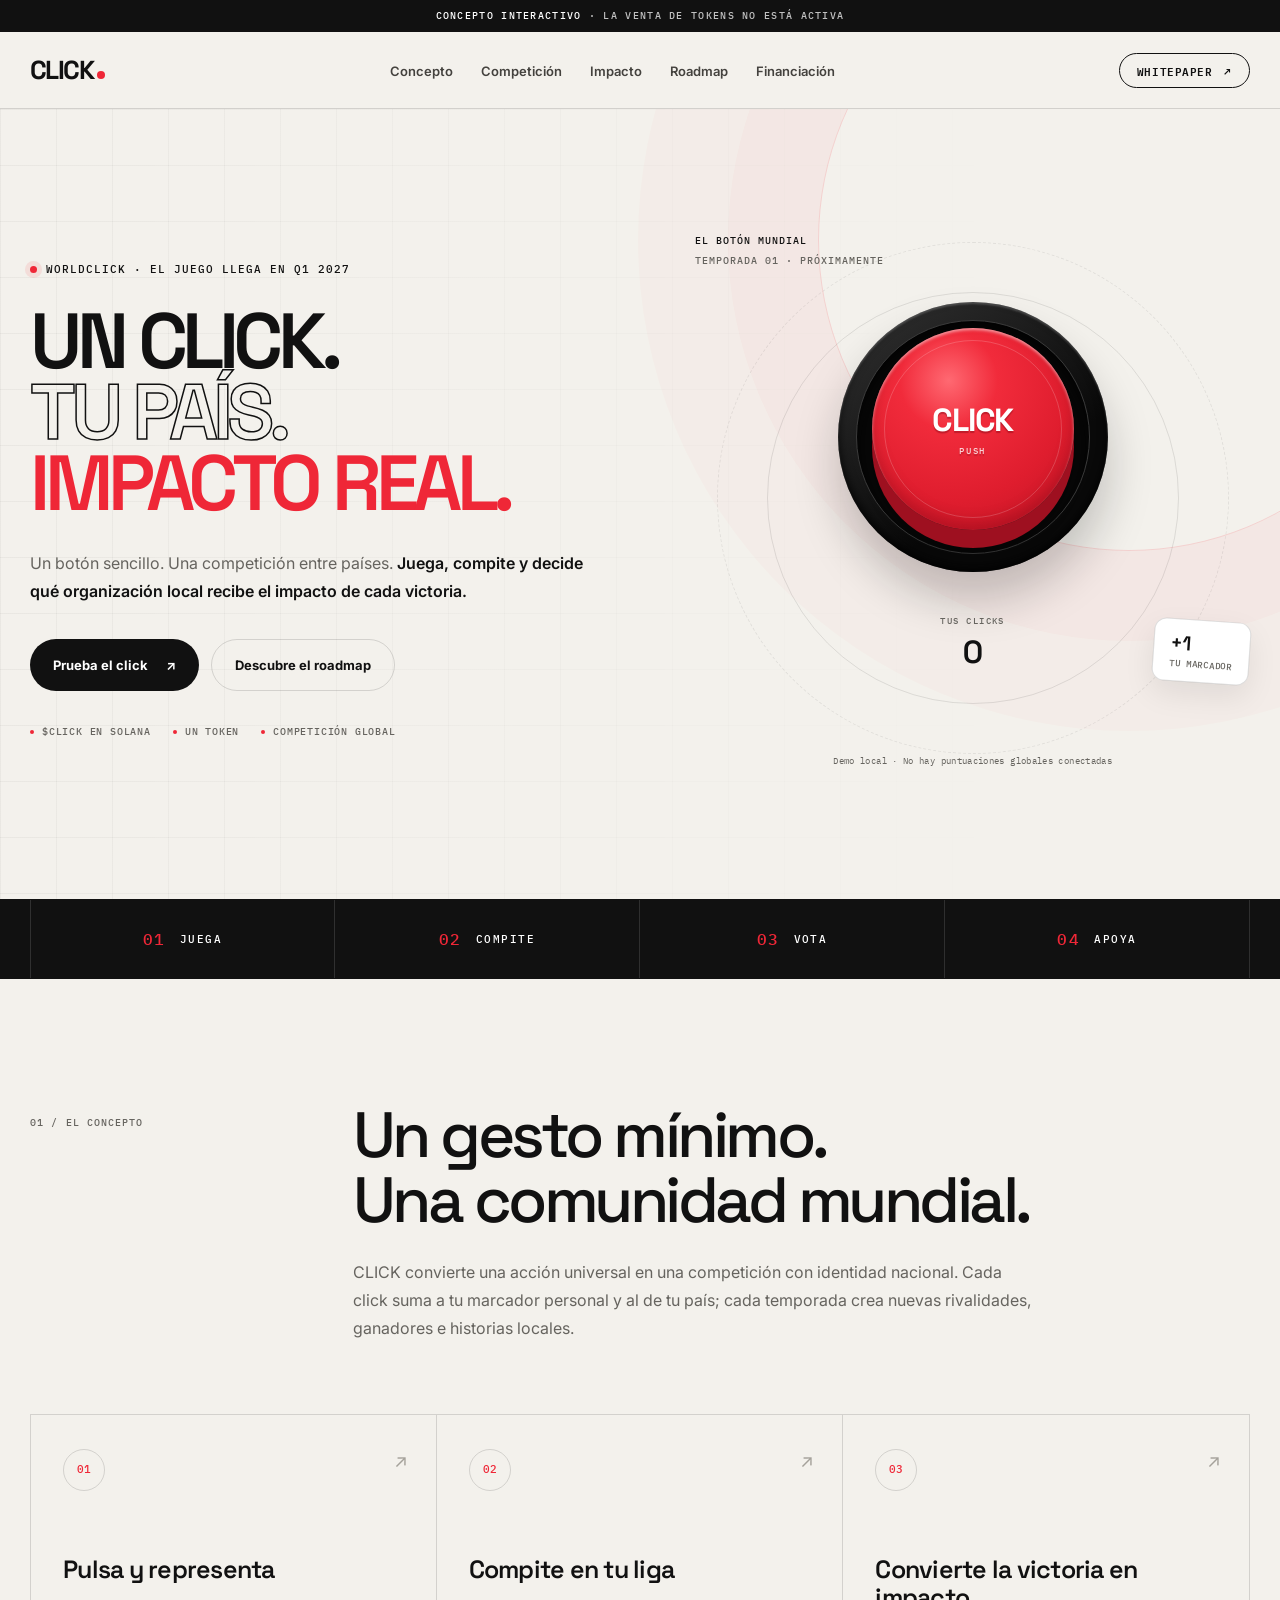
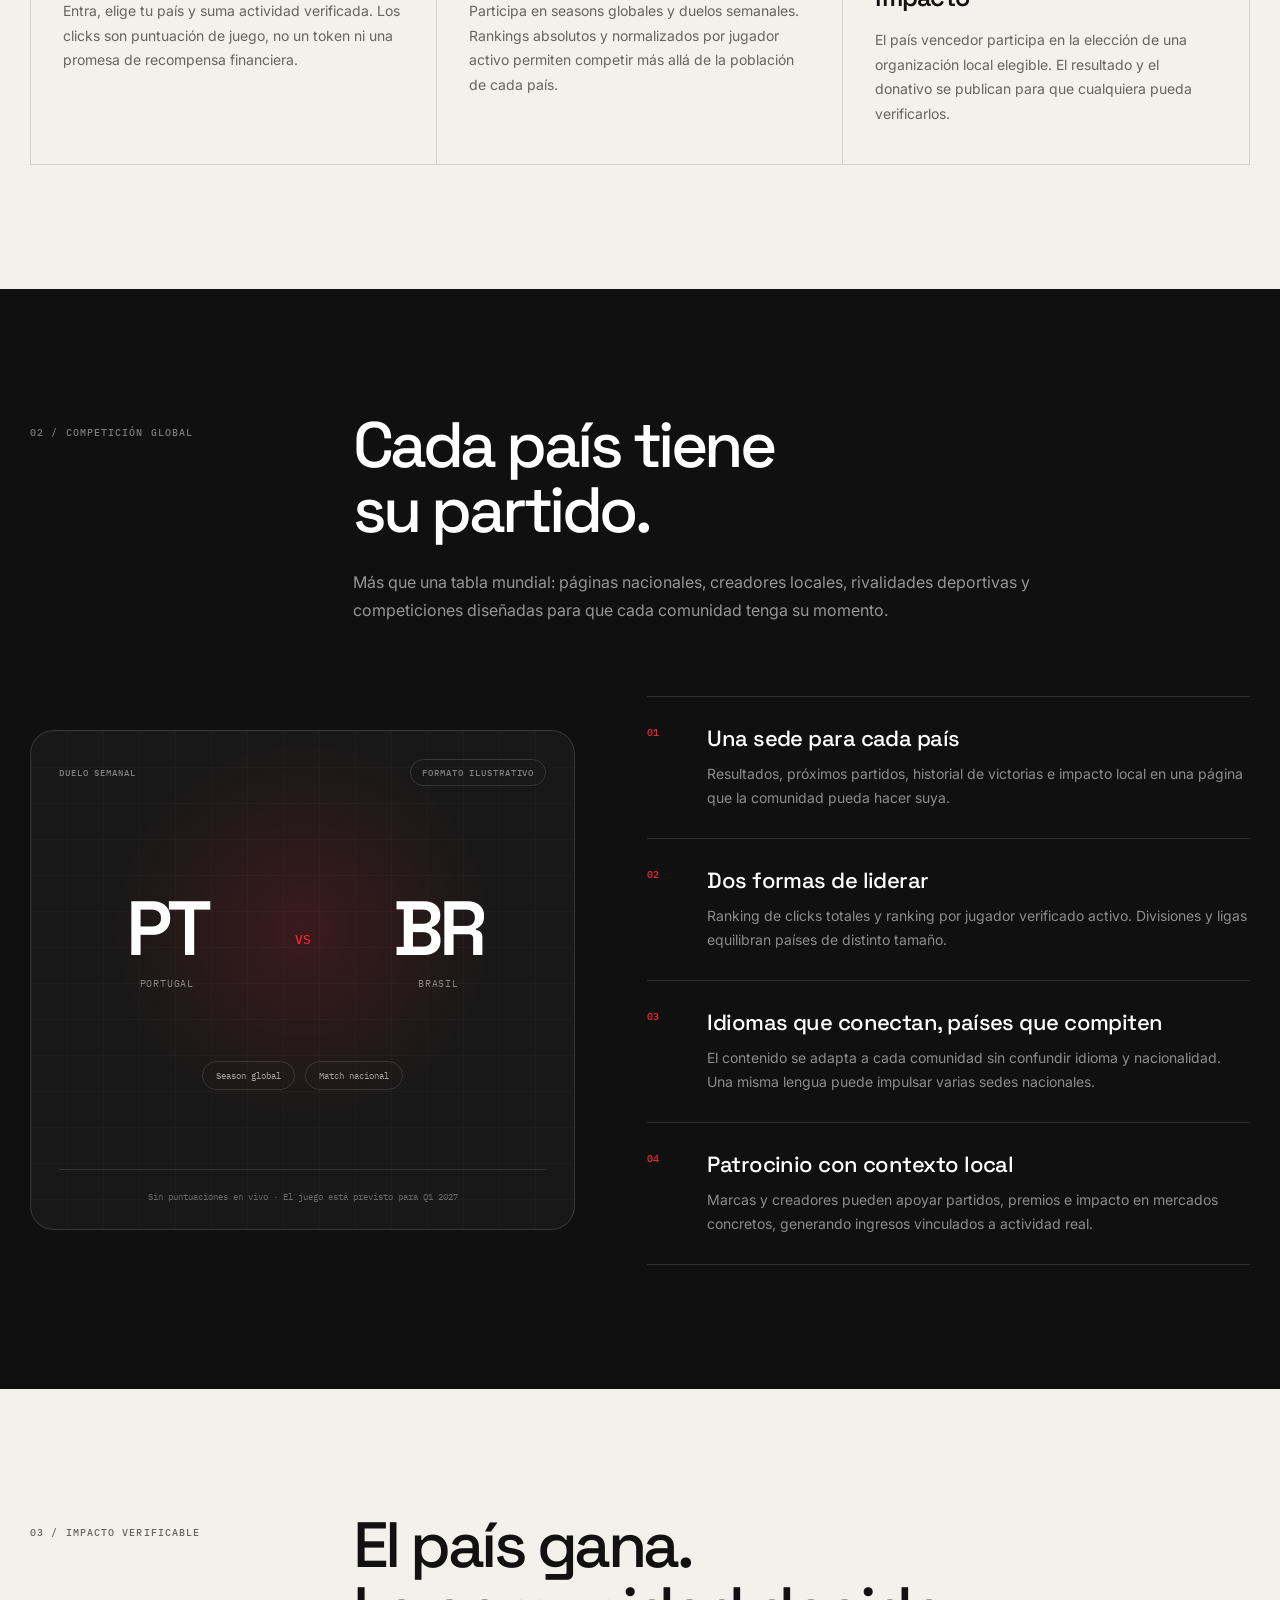
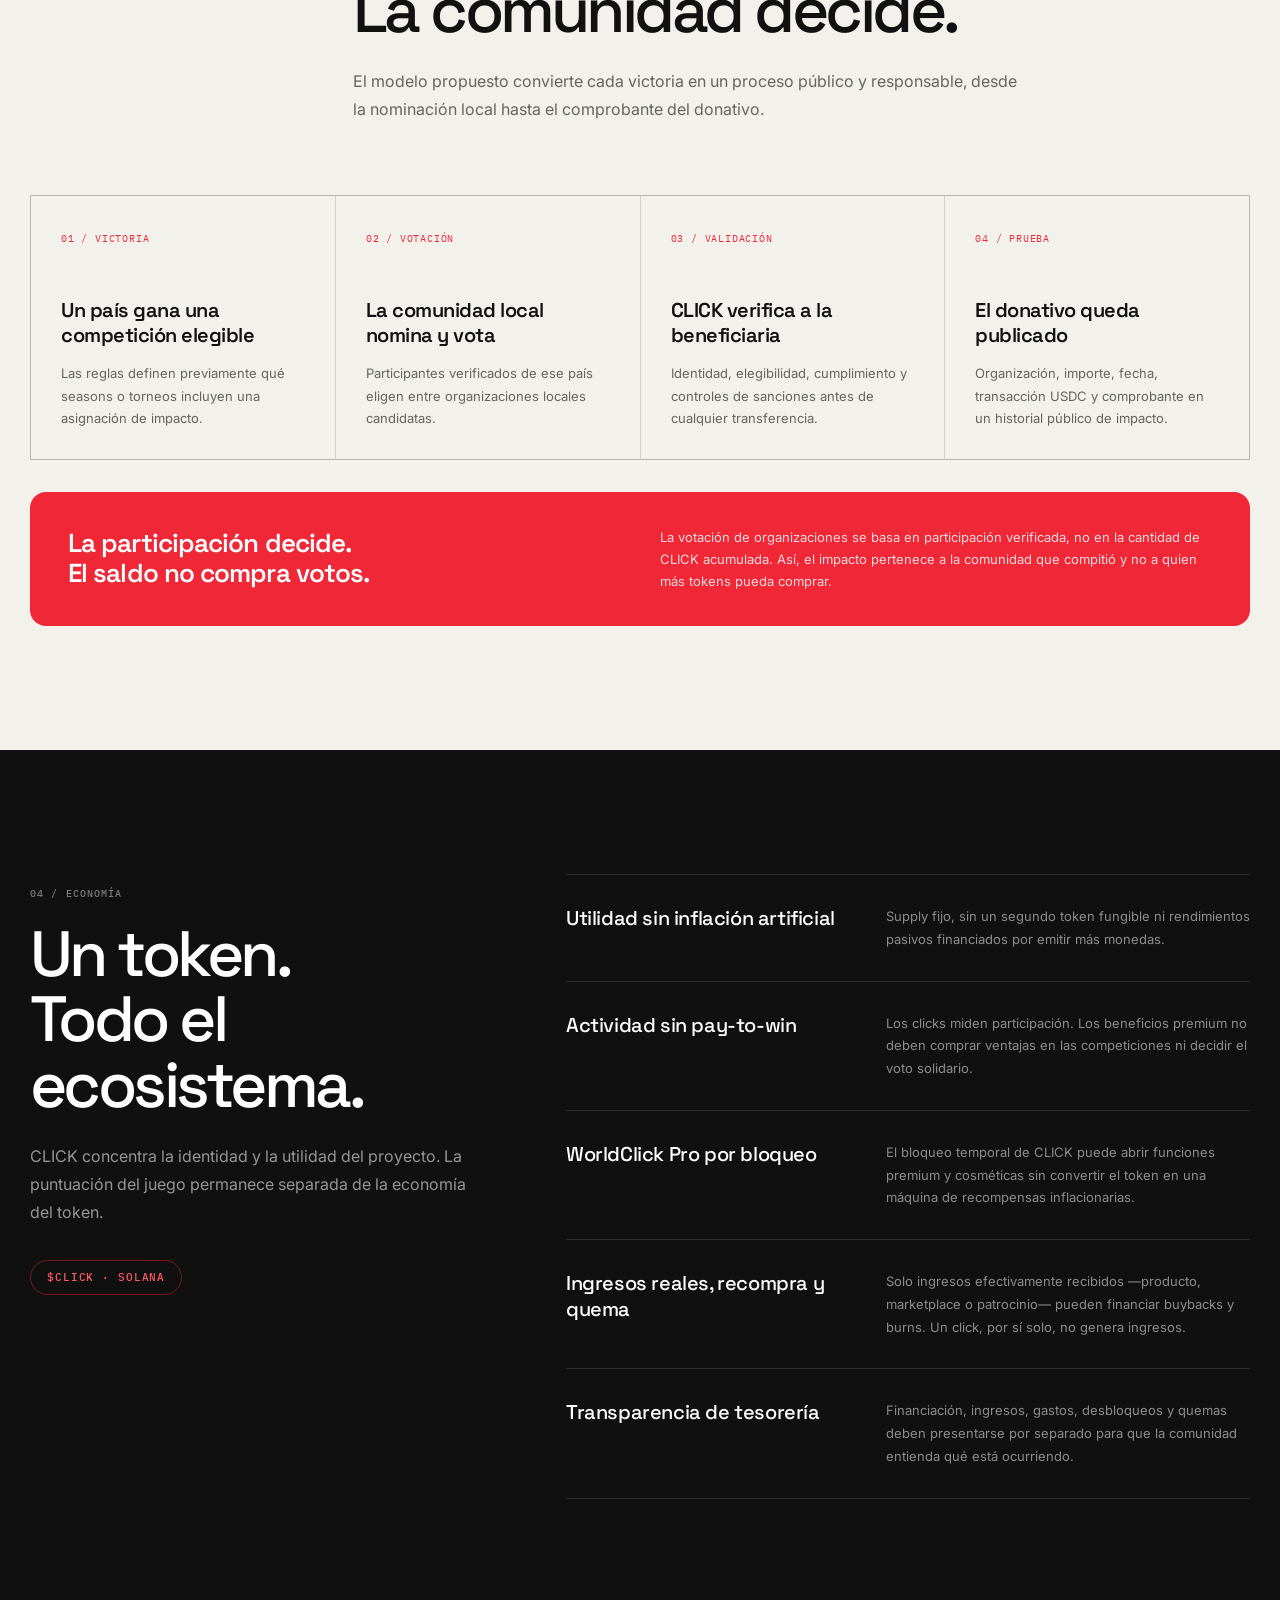
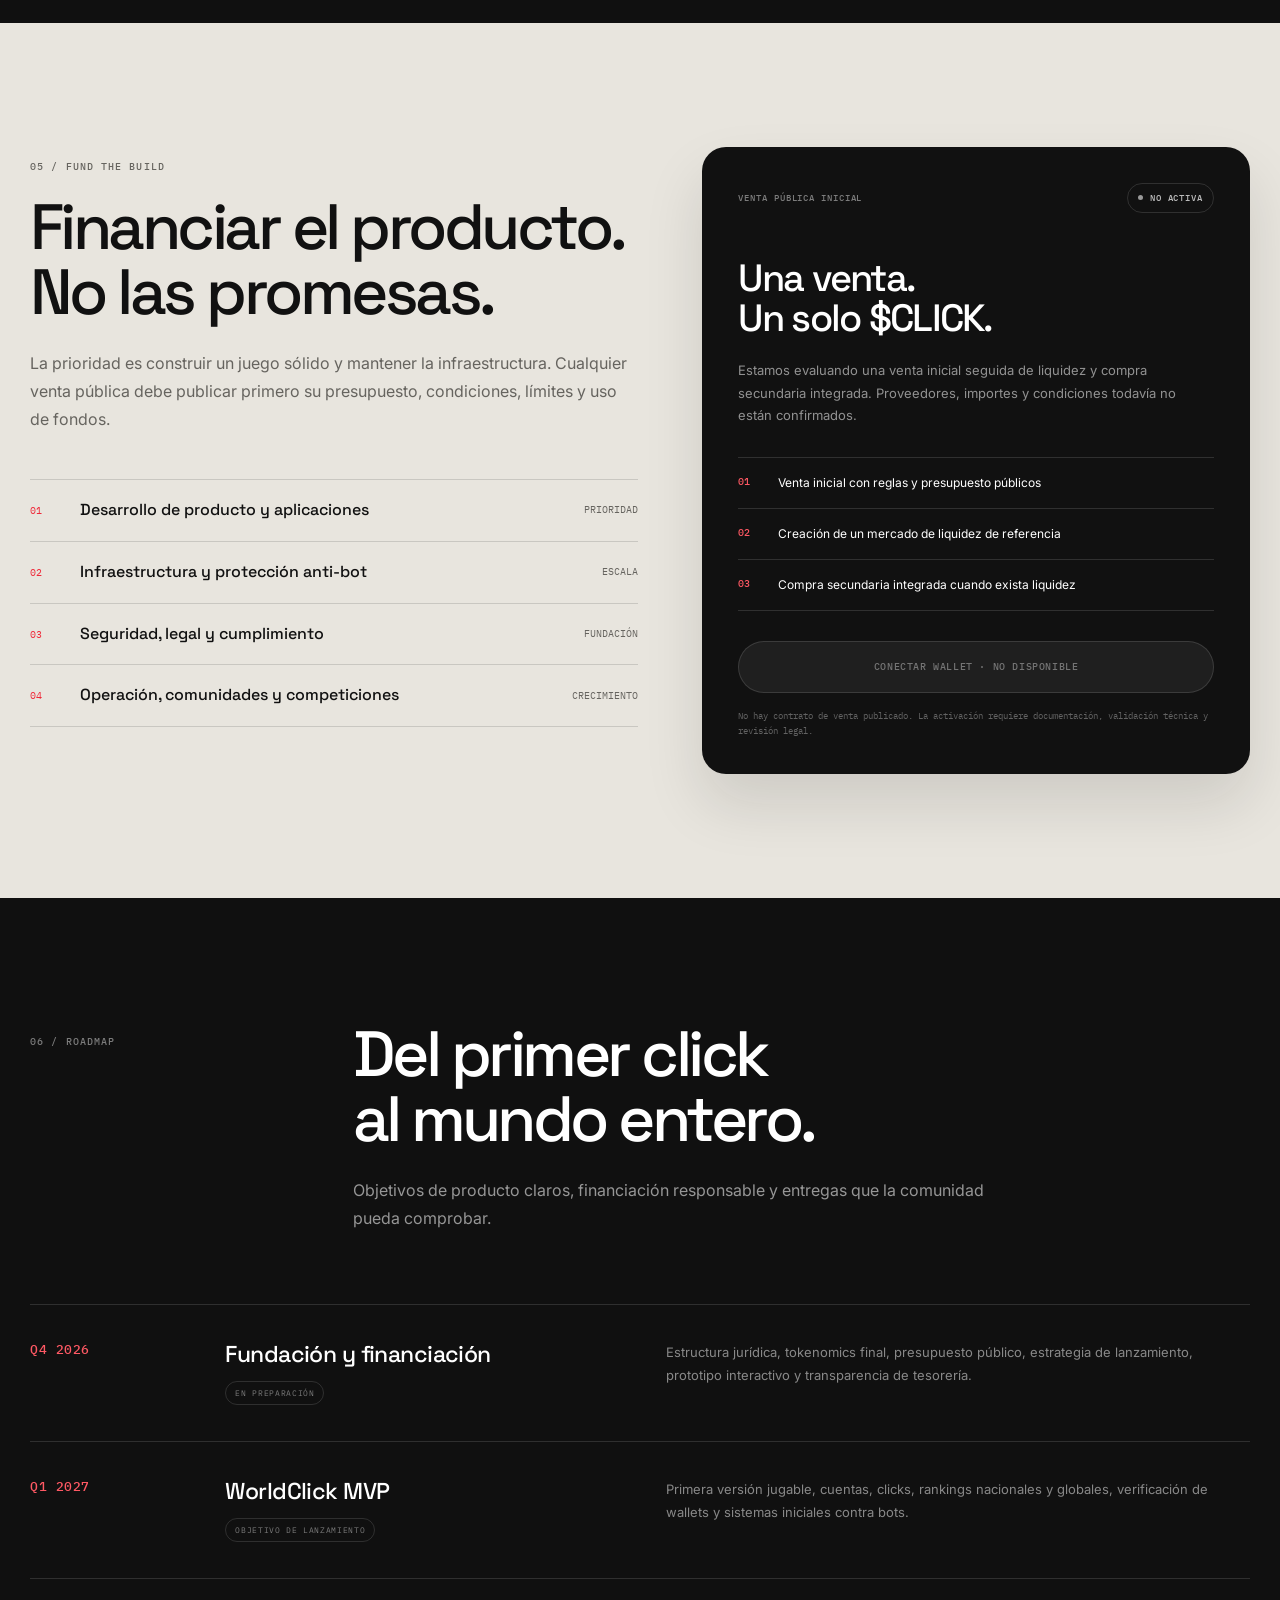
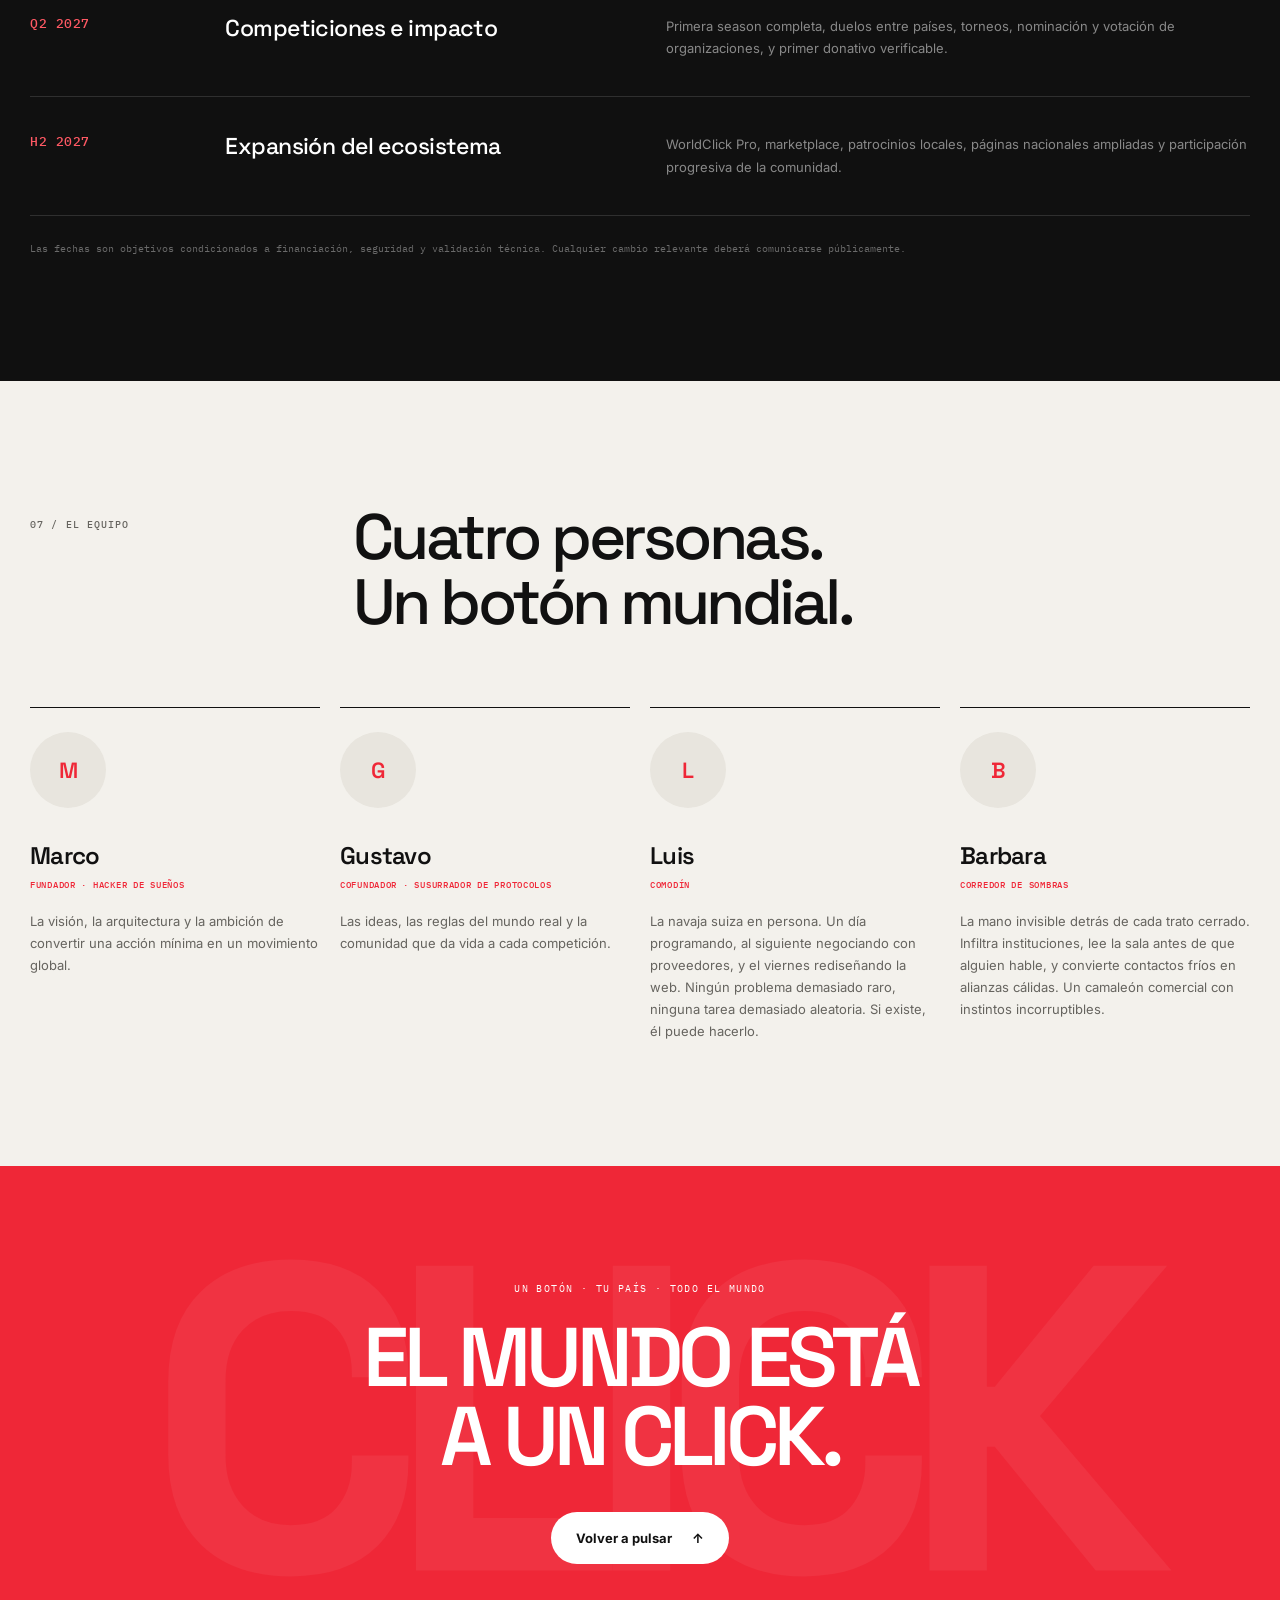
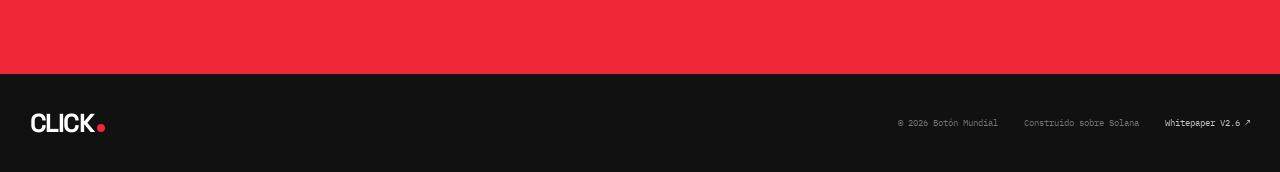
==== k3.html @ 6a202708 "Deploy V3 landing page as main page; archive previous versions as v2.html and k3.html - index.html: " ====
<!DOCTYPE html>
<html lang="es" dir="ltr">
<head>
  <meta charset="UTF-8">
  <meta name="viewport" content="width=device-width, initial-scale=1.0">
  <meta name="description" content="CLICK es una competición global entre países: juega, compite, vota y genera impacto real.">
  <meta name="theme-color" content="#f3f1ec">
  <title>CLICK — Un botón. Todo el mundo.</title>
  <link rel="preconnect" href="https://fonts.googleapis.com">
  <link rel="preconnect" href="https://fonts.gstatic.com" crossorigin>
  <link href="https://fonts.googleapis.com/css2?family=IBM+Plex+Mono:wght@400;500;600&family=Inter:wght@400;500;600;700&family=Space+Grotesk:wght@400;500;600;700&display=swap" rel="stylesheet">
  <style>
    :root {
      --paper: #f3f1ec;
      --paper-deep: #e8e5de;
      --ink: #111111;
      --muted: #66645f;
      --line: rgba(17, 17, 17, .14);
      --red: #ef2737;
      --red-dark: #9e1020;
      --red-light: #ff5964;
      --white: #ffffff;
      --dark: #101010;
      --dark-soft: #181818;
      --dark-line: rgba(255, 255, 255, .13);
      --mono: 'IBM Plex Mono', monospace;
      --display: 'Space Grotesk', sans-serif;
      --body: 'Inter', sans-serif;
    }

    * { box-sizing: border-box; margin: 0; padding: 0; }
    html { scroll-behavior: smooth; scroll-padding-top: 100px; }
    body { background: var(--paper); color: var(--ink); font-family: var(--body); overflow-x: hidden; }
    body.menu-open { overflow: hidden; }
    a { color: inherit; text-decoration: none; }
    button { color: inherit; font: inherit; }
    button, a { -webkit-tap-highlight-color: transparent; }
    img, canvas { display: block; max-width: 100%; }
    ::selection { background: var(--red); color: var(--white); }
    :focus-visible { outline: 3px solid var(--red); outline-offset: 5px; }
    .sr-only { position: absolute; width: 1px; height: 1px; padding: 0; margin: -1px; overflow: hidden; clip: rect(0, 0, 0, 0); white-space: nowrap; border: 0; }
    .skip-link { position: fixed; left: 16px; top: -80px; z-index: 200; background: var(--ink); color: var(--white); padding: 12px 18px; border-radius: 8px; }
    .skip-link:focus { top: 16px; }
    .container { width: min(1220px, calc(100% - 48px)); margin: 0 auto; }
    .mono { font-family: var(--mono); }
    .red { color: var(--red); }

    .preview-bar { background: var(--ink); color: rgba(255, 255, 255, .74); font: 500 10px/1.4 var(--mono); letter-spacing: .13em; text-align: center; padding: 9px 20px; text-transform: uppercase; }
    .preview-bar strong { color: var(--white); font-weight: 500; }
    .navbar { position: sticky; top: 0; z-index: 100; background: rgba(243, 241, 236, .88); border-bottom: 1px solid var(--line); backdrop-filter: blur(18px); }
    .nav-inner { height: 76px; display: flex; align-items: center; justify-content: space-between; gap: 28px; }
    .wordmark { display: inline-flex; align-items: baseline; font: 700 26px/1 var(--display); letter-spacing: -.06em; }
    .wordmark-dot { width: 8px; height: 8px; margin-left: 4px; border-radius: 50%; background: var(--red); }
    .nav-links { display: flex; align-items: center; gap: 28px; list-style: none; }
    .nav-links a { color: #44423e; font-size: 13px; font-weight: 600; transition: color .2s ease; }
    .nav-links a:hover { color: var(--red); }
    .nav-wp { display: inline-flex; align-items: center; gap: 12px; border: 1px solid var(--ink); border-radius: 100px; padding: 11px 17px; font: 600 11px/1 var(--mono); letter-spacing: .05em; transition: background .2s ease, color .2s ease; }
    .nav-wp:hover { background: var(--ink); color: var(--white); }
    .menu-toggle { display: none; width: 44px; height: 44px; border: 1px solid var(--line); border-radius: 50%; background: transparent; cursor: pointer; place-items: center; }
    .menu-lines, .menu-lines::before, .menu-lines::after { display: block; width: 18px; height: 1.5px; background: var(--ink); transition: transform .2s ease; }
    .menu-lines { position: relative; }
    .menu-lines::before, .menu-lines::after { content: ''; position: absolute; left: 0; }
    .menu-lines::before { top: -5px; }
    .menu-lines::after { top: 5px; }
    .menu-toggle[aria-expanded="true"] .menu-lines { background: transparent; }
    .menu-toggle[aria-expanded="true"] .menu-lines::before { transform: translateY(5px) rotate(45deg); }
    .menu-toggle[aria-expanded="true"] .menu-lines::after { transform: translateY(-5px) rotate(-45deg); }

    .hero { position: relative; min-height: calc(100svh - 110px); display: flex; align-items: center; padding: 76px 0 88px; isolation: isolate; overflow: hidden; }
    .hero::before { content: ''; position: absolute; inset: 0; z-index: -2; background-image: linear-gradient(rgba(17, 17, 17, .04) 1px, transparent 1px), linear-gradient(90deg, rgba(17, 17, 17, .04) 1px, transparent 1px); background-size: 56px 56px; mask-image: linear-gradient(to right, black, transparent 80%); }
    .hero::after { content: ''; position: absolute; width: 620px; height: 620px; right: -160px; top: -180px; z-index: -1; border: 1px solid rgba(239, 39, 55, .16); border-radius: 50%; box-shadow: 0 0 0 90px rgba(239, 39, 55, .025), 0 0 0 180px rgba(239, 39, 55, .018); }
    .hero-grid { display: grid; grid-template-columns: 1.06fr .94fr; align-items: center; gap: 40px; }
    .eyebrow { display: inline-flex; align-items: center; gap: 9px; margin-bottom: 28px; font: 500 11px/1.4 var(--mono); letter-spacing: .09em; text-transform: uppercase; }
    .eyebrow-dot { width: 7px; height: 7px; border-radius: 50%; background: var(--red); box-shadow: 0 0 0 5px rgba(239, 39, 55, .1); }
    .hero h1 { max-width: 740px; font: 600 clamp(3.8rem, 6.1vw, 6.3rem)/.91 var(--display); letter-spacing: -.07em; }
    .hero h1 .outline { color: transparent; -webkit-text-stroke: 1.5px var(--ink); }
    .hero-copy { max-width: 570px; margin-top: 30px; color: var(--muted); font-size: 16px; line-height: 1.75; }
    .hero-copy strong { color: var(--ink); font-weight: 600; }
    .hero-actions { display: flex; flex-wrap: wrap; gap: 12px; margin-top: 34px; }
    .button-primary, .button-secondary { display: inline-flex; align-items: center; justify-content: center; gap: 18px; min-height: 52px; border-radius: 100px; padding: 0 23px; font-size: 13px; font-weight: 700; transition: transform .2s ease, background .2s ease, color .2s ease; }
    .button-primary { background: var(--ink); color: var(--white); }
    .button-primary:hover { background: var(--red); transform: translateY(-2px); }
    .button-secondary { border: 1px solid var(--line); }
    .button-secondary:hover { border-color: var(--ink); transform: translateY(-2px); }
    .hero-meta { display: flex; flex-wrap: wrap; gap: 10px 22px; margin-top: 34px; color: var(--muted); font: 500 10px/1.4 var(--mono); letter-spacing: .08em; text-transform: uppercase; }
    .hero-meta span { display: inline-flex; align-items: center; gap: 8px; }
    .hero-meta span::before { content: ''; width: 4px; height: 4px; border-radius: 50%; background: var(--red); }

    .button-stage { position: relative; min-height: 570px; display: flex; flex-direction: column; align-items: center; justify-content: center; }
    .button-stage::before { content: ''; position: absolute; width: 410px; height: 410px; border: 1px solid rgba(17, 17, 17, .1); border-radius: 50%; }
    .button-stage::after { content: ''; position: absolute; width: 510px; height: 510px; border: 1px dashed rgba(17, 17, 17, .08); border-radius: 50%; animation: orbit 60s linear infinite; }
    @keyframes orbit { to { transform: rotate(360deg); } }
    .stage-label { position: absolute; top: 20px; left: 0; z-index: 6; font: 500 10px/1.5 var(--mono); letter-spacing: .1em; text-transform: uppercase; }
    .stage-label span { display: block; color: var(--muted); margin-top: 5px; }
    .stage-tag { position: absolute; right: 0; bottom: 100px; z-index: 6; background: var(--white); border: 1px solid var(--line); border-radius: 12px; padding: 13px 16px; box-shadow: 0 12px 30px rgba(17, 17, 17, .08); transform: rotate(4deg); }
    .stage-tag strong { display: block; font: 600 20px/1 var(--display); }
    .stage-tag span { display: block; margin-top: 6px; color: var(--muted); font: 500 9px/1 var(--mono); letter-spacing: .08em; text-transform: uppercase; }
    .button-assembly { position: relative; z-index: 3; width: 270px; height: 270px; display: grid; place-items: center; margin-top: -26px; }
    .button-base { position: absolute; inset: 0; border-radius: 50%; background: linear-gradient(145deg, #323232, #090909 65%); box-shadow: 0 28px 45px rgba(17, 17, 17, .22), inset 0 2px 2px rgba(255, 255, 255, .2), inset 0 -5px 10px rgba(0, 0, 0, .8); }
    .button-base::before { content: ''; position: absolute; inset: 18px; border-radius: 50%; background: #080808; border: 1px solid #3b3b3b; box-shadow: inset 0 8px 16px rgba(0, 0, 0, .8); }
    .push-button { position: relative; width: 202px; height: 202px; border: 0; border-radius: 50%; background: radial-gradient(circle at 38% 26%, #ff6972 0%, #f12b3b 25%, #df1d2e 62%, #bf1324 100%); box-shadow: 0 18px 0 var(--red-dark), 0 23px 12px rgba(0, 0, 0, .35), inset 0 2px 3px rgba(255, 255, 255, .5), inset 0 -8px 14px rgba(113, 0, 15, .3); cursor: pointer; transform: translateY(-8px); transition: transform 70ms ease, box-shadow 70ms ease; touch-action: manipulation; user-select: none; }
    .push-button::before { content: ''; position: absolute; inset: 12px; border: 1px solid rgba(255, 255, 255, .18); border-radius: 50%; }
    .push-button:hover { transform: translateY(-5px); box-shadow: 0 15px 0 var(--red-dark), 0 21px 12px rgba(0, 0, 0, .32), inset 0 2px 3px rgba(255, 255, 255, .5), inset 0 -8px 14px rgba(113, 0, 15, .3); }
    .push-button:active, .push-button.is-pressed { transform: translateY(10px); box-shadow: 0 0 0 var(--red-dark), 0 5px 7px rgba(0, 0, 0, .3), inset 0 3px 8px rgba(113, 0, 15, .22); }
    .push-button:focus-visible { outline: 4px solid var(--ink); outline-offset: 12px; }
    .push-button-label { position: relative; z-index: 1; color: var(--white); font: 700 32px/1 var(--display); letter-spacing: -.04em; text-shadow: 0 2px 1px rgba(105, 0, 14, .35); pointer-events: none; }
    .push-button-label small { display: block; margin-top: 10px; font: 500 9px/1 var(--mono); letter-spacing: .2em; opacity: .8; }
    #click-canvas { position: absolute; inset: 0; z-index: 5; width: 100%; height: 100%; pointer-events: none; }
    .click-ring { position: absolute; z-index: 4; width: 200px; height: 200px; border: 2px solid var(--red); border-radius: 50%; pointer-events: none; animation: click-ring .6s ease-out forwards; }
    @keyframes click-ring { from { opacity: .5; transform: translate(-50%, -50%) scale(.8); } to { opacity: 0; transform: translate(-50%, -50%) scale(2.1); } }
    .demo-counter { position: relative; z-index: 6; text-align: center; margin-top: 36px; }
    .demo-counter-label { color: var(--muted); font: 500 9px/1 var(--mono); letter-spacing: .16em; text-transform: uppercase; }
    #click-count { display: block; min-width: 160px; margin-top: 8px; font: 600 32px/1 var(--display); font-variant-numeric: tabular-nums; }
    #click-count.bump { animation: count-bump .18s ease-out; }
    @keyframes count-bump { 50% { color: var(--red); transform: scale(1.1); } }
    .demo-note { position: absolute; bottom: 16px; z-index: 6; color: var(--muted); font: 400 9px/1.5 var(--mono); letter-spacing: .04em; text-align: center; }

    .principles { background: var(--ink); color: var(--white); border-top: 1px solid var(--ink); border-bottom: 1px solid var(--ink); }
    .principles-inner { display: grid; grid-template-columns: repeat(4, 1fr); }
    .principle { display: flex; align-items: center; justify-content: center; gap: 14px; min-height: 78px; border-right: 1px solid var(--dark-line); font: 500 11px/1 var(--mono); letter-spacing: .13em; text-transform: uppercase; }
    .principle:first-child { border-left: 1px solid var(--dark-line); }
    .principle span { color: var(--red); font-size: 16px; }

    .section { padding: 124px 0; }
    .section-dark { background: var(--dark); color: var(--white); }
    .section-heading { display: grid; grid-template-columns: .32fr 1fr; gap: 36px; margin-bottom: 72px; }
    .section-index { padding-top: 12px; color: var(--muted); font: 500 10px/1.6 var(--mono); letter-spacing: .11em; text-transform: uppercase; }
    .section-dark .section-index { color: rgba(255, 255, 255, .45); }
    .section-title { max-width: 850px; font: 500 clamp(2.7rem, 5vw, 4.8rem)/1.02 var(--display); letter-spacing: -.055em; }
    .section-intro { max-width: 680px; margin-top: 24px; color: var(--muted); font-size: 16px; line-height: 1.75; }
    .section-dark .section-intro { color: rgba(255, 255, 255, .56); }

    .steps-grid { display: grid; grid-template-columns: repeat(3, 1fr); border-top: 1px solid var(--line); border-bottom: 1px solid var(--line); }
    .step-card { position: relative; min-height: 320px; padding: 34px 32px 38px; border-right: 1px solid var(--line); }
    .step-card:first-child { border-left: 1px solid var(--line); }
    .step-number { display: inline-grid; place-items: center; width: 42px; height: 42px; border: 1px solid var(--line); border-radius: 50%; color: var(--red); font: 500 11px/1 var(--mono); }
    .step-card h3 { margin-top: 64px; font: 600 25px/1.15 var(--display); letter-spacing: -.03em; }
    .step-card p { margin-top: 16px; color: var(--muted); font-size: 14px; line-height: 1.75; }
    .step-card::after { content: '↗'; position: absolute; right: 28px; top: 35px; color: #a4a19a; font-size: 18px; }

    .competition-grid { display: grid; grid-template-columns: .95fr 1.05fr; gap: 72px; align-items: center; }
    .match-card { position: relative; overflow: hidden; min-height: 500px; border: 1px solid var(--dark-line); border-radius: 24px; padding: 28px; background: radial-gradient(circle at 50% 40%, rgba(239, 39, 55, .16), transparent 48%), var(--dark-soft); }
    .match-card::before { content: ''; position: absolute; inset: 0; background-image: linear-gradient(rgba(255, 255, 255, .025) 1px, transparent 1px), linear-gradient(90deg, rgba(255, 255, 255, .025) 1px, transparent 1px); background-size: 36px 36px; pointer-events: none; }
    .match-header { position: relative; display: flex; align-items: center; justify-content: space-between; color: rgba(255, 255, 255, .45); font: 500 9px/1 var(--mono); letter-spacing: .1em; text-transform: uppercase; }
    .live-pill { border: 1px solid var(--dark-line); border-radius: 100px; padding: 8px 11px; }
    .match-up { position: relative; display: grid; grid-template-columns: 1fr auto 1fr; align-items: center; gap: 20px; margin-top: 104px; text-align: center; }
    .country-code { font: 600 clamp(3rem, 6vw, 5.4rem)/1 var(--display); letter-spacing: -.06em; }
    .country-name { display: block; margin-top: 12px; color: rgba(255, 255, 255, .48); font: 400 10px/1 var(--mono); letter-spacing: .08em; text-transform: uppercase; }
    .versus { color: var(--red); font: 500 13px/1 var(--mono); }
    .match-details { position: relative; display: flex; justify-content: center; gap: 10px; margin-top: 72px; }
    .match-details span { border: 1px solid var(--dark-line); border-radius: 100px; padding: 9px 13px; color: rgba(255, 255, 255, .6); font: 400 9px/1 var(--mono); }
    .match-footer { position: absolute; left: 28px; right: 28px; bottom: 26px; padding-top: 20px; border-top: 1px solid var(--dark-line); color: rgba(255, 255, 255, .35); font: 400 9px/1.5 var(--mono); text-align: center; }
    .feature-list { border-top: 1px solid var(--dark-line); }
    .feature-row { display: grid; grid-template-columns: 42px 1fr; gap: 18px; padding: 28px 0; border-bottom: 1px solid var(--dark-line); }
    .feature-row-number { color: var(--red); font: 500 10px/1.5 var(--mono); }
    .feature-row h3 { font: 500 22px/1.25 var(--display); letter-spacing: -.025em; }
    .feature-row p { margin-top: 10px; color: rgba(255, 255, 255, .52); font-size: 14px; line-height: 1.7; }

    .impact-flow { display: grid; grid-template-columns: repeat(4, 1fr); gap: 1px; background: var(--line); border: 1px solid var(--line); }
    .impact-step { background: var(--paper); padding: 30px; min-height: 260px; }
    .impact-step .mono { color: var(--red); font-size: 10px; letter-spacing: .08em; }
    .impact-step h3 { margin-top: 52px; font: 600 20px/1.25 var(--display); letter-spacing: -.025em; }
    .impact-step p { margin-top: 14px; color: var(--muted); font-size: 13px; line-height: 1.7; }
    .impact-note { display: grid; grid-template-columns: 1fr 1fr; gap: 40px; align-items: center; margin-top: 32px; background: var(--red); color: var(--white); border-radius: 16px; padding: 34px 38px; }
    .impact-note h3 { font: 600 26px/1.15 var(--display); letter-spacing: -.035em; }
    .impact-note p { color: rgba(255, 255, 255, .82); font-size: 13px; line-height: 1.7; }

    .token-grid { display: grid; grid-template-columns: .8fr 1.2fr; gap: 80px; }
    .token-sticky { align-self: start; position: sticky; top: 120px; }
    .token-symbol { display: inline-flex; margin-top: 34px; border: 1px solid rgba(239, 39, 55, .45); border-radius: 100px; padding: 11px 16px; color: var(--red-light); font: 500 11px/1 var(--mono); letter-spacing: .08em; }
    .token-principles { border-top: 1px solid var(--dark-line); }
    .token-principle { display: grid; grid-template-columns: 1fr 1.25fr; gap: 28px; padding: 30px 0; border-bottom: 1px solid var(--dark-line); }
    .token-principle h3 { font: 500 20px/1.3 var(--display); letter-spacing: -.02em; }
    .token-principle p { color: rgba(255, 255, 255, .52); font-size: 13px; line-height: 1.75; }

    .funding { background: var(--paper-deep); }
    .funding-grid { display: grid; grid-template-columns: 1fr .9fr; gap: 64px; align-items: start; }
    .budget-list { margin-top: 46px; border-top: 1px solid var(--line); }
    .budget-item { display: grid; grid-template-columns: 36px 1fr auto; align-items: center; gap: 14px; padding: 20px 0; border-bottom: 1px solid var(--line); }
    .budget-item .mono { color: var(--red); font-size: 10px; }
    .budget-item h3 { font: 500 16px/1.3 var(--display); }
    .budget-item span:last-child { color: var(--muted); font: 400 10px/1 var(--mono); text-transform: uppercase; }
    .sale-card { background: var(--ink); color: var(--white); border-radius: 24px; padding: 36px; box-shadow: 0 30px 60px rgba(17, 17, 17, .12); }
    .sale-status { display: flex; align-items: center; justify-content: space-between; gap: 16px; color: rgba(255, 255, 255, .45); font: 500 9px/1.4 var(--mono); letter-spacing: .1em; text-transform: uppercase; }
    .status-pill { display: inline-flex; align-items: center; gap: 7px; border: 1px solid var(--dark-line); border-radius: 100px; padding: 8px 10px; color: rgba(255, 255, 255, .72); }
    .status-pill::before { content: ''; width: 5px; height: 5px; border-radius: 50%; background: #999; }
    .sale-card h3 { margin-top: 46px; font: 500 38px/1.05 var(--display); letter-spacing: -.045em; }
    .sale-card > p { margin-top: 20px; color: rgba(255, 255, 255, .54); font-size: 13px; line-height: 1.75; }
    .sale-flow { margin: 30px 0; border-top: 1px solid var(--dark-line); }
    .sale-flow-row { display: grid; grid-template-columns: 30px 1fr; gap: 10px; padding: 16px 0; border-bottom: 1px solid var(--dark-line); }
    .sale-flow-row span:first-child { color: var(--red-light); font: 500 10px/1.5 var(--mono); }
    .sale-flow-row span:last-child { font-size: 12px; line-height: 1.5; }
    .wallet-button { width: 100%; min-height: 52px; border: 1px solid var(--dark-line); border-radius: 100px; background: rgba(255, 255, 255, .06); color: rgba(255, 255, 255, .38); font: 500 10px/1 var(--mono); letter-spacing: .06em; cursor: not-allowed; }
    .sale-disclaimer { display: block; margin-top: 16px; color: rgba(255, 255, 255, .34); font: 400 9px/1.6 var(--mono); }

    .roadmap-list { border-top: 1px solid var(--dark-line); }
    .roadmap-item { display: grid; grid-template-columns: .28fr .7fr 1fr; gap: 32px; align-items: start; padding: 36px 0; border-bottom: 1px solid var(--dark-line); }
    .roadmap-quarter { color: var(--red-light); font: 500 13px/1.4 var(--mono); letter-spacing: .04em; }
    .roadmap-item h3 { font: 500 23px/1.2 var(--display); letter-spacing: -.025em; }
    .roadmap-item p { color: rgba(255, 255, 255, .5); font-size: 13px; line-height: 1.75; }
    .roadmap-tag { display: inline-block; margin-top: 12px; border: 1px solid var(--dark-line); border-radius: 100px; padding: 7px 9px; color: rgba(255, 255, 255, .45); font: 400 8px/1 var(--mono); letter-spacing: .08em; text-transform: uppercase; }
    .roadmap-note { margin-top: 24px; color: rgba(255, 255, 255, .38); font: 400 10px/1.7 var(--mono); }

    .team-grid { display: grid; grid-template-columns: repeat(auto-fit, minmax(230px, 1fr)); gap: 20px; }
    .team-card { border-top: 1px solid var(--ink); padding-top: 24px; }
    .team-avatar { display: grid; place-items: center; width: 76px; height: 76px; margin-bottom: 34px; border-radius: 50%; background: var(--paper-deep); color: var(--red); font: 600 22px/1 var(--display); }
    .team-card h3 { font: 600 24px/1.2 var(--display); letter-spacing: -.03em; }
    .team-role { display: block; margin-top: 8px; color: var(--red); font: 500 9px/1.4 var(--mono); letter-spacing: .08em; text-transform: uppercase; }
    .team-card p { margin-top: 18px; color: var(--muted); font-size: 13px; line-height: 1.7; }

    .final-cta { position: relative; overflow: hidden; background: var(--red); color: var(--white); padding: 110px 0; text-align: center; }
    .final-cta::before { content: 'CLICK'; position: absolute; left: 50%; top: 50%; transform: translate(-50%, -50%); color: rgba(255, 255, 255, .055); font: 700 34vw/1 var(--display); letter-spacing: -.09em; pointer-events: none; }
    .final-cta-inner { position: relative; }
    .final-cta .mono { font-size: 10px; letter-spacing: .14em; text-transform: uppercase; }
    .final-cta h2 { max-width: 850px; margin: 22px auto 36px; font: 600 clamp(3rem, 6.5vw, 6.2rem)/.95 var(--display); letter-spacing: -.06em; }
    .final-button { display: inline-flex; align-items: center; gap: 20px; background: var(--white); color: var(--ink); border-radius: 100px; padding: 18px 25px; font-size: 13px; font-weight: 700; transition: transform .2s ease; }
    .final-button:hover { transform: translateY(-3px) rotate(-1deg); }

    .footer { background: var(--ink); color: var(--white); padding: 36px 0; }
    .footer-inner { display: flex; align-items: center; justify-content: space-between; gap: 28px; }
    .footer .wordmark-dot { background: var(--red); }
    .footer-meta { display: flex; align-items: center; gap: 26px; color: rgba(255, 255, 255, .42); font: 400 9px/1.5 var(--mono); }
    .footer-meta a { color: rgba(255, 255, 255, .75); }
    .footer-meta a:hover { color: var(--red-light); }

    @media (max-width: 1060px) {
      .nav-links { gap: 18px; }
      .nav-links a { font-size: 12px; }
      .hero-grid { grid-template-columns: 1fr 1fr; gap: 16px; }
      .hero h1 { font-size: clamp(3.6rem, 6.4vw, 5rem); }
      .button-stage { transform: scale(.9); margin: -20px; }
      .competition-grid, .funding-grid { gap: 42px; }
      .impact-step { padding: 24px; }
      .token-grid { gap: 50px; }
    }

    @media (max-width: 860px) {
      .container { width: min(100% - 36px, 680px); }
      .menu-toggle { display: grid; }
      .nav-wp { margin-left: auto; }
      .nav-links { position: fixed; display: none; top: 109px; left: 18px; right: 18px; padding: 24px; background: var(--paper); border: 1px solid var(--line); border-radius: 16px; box-shadow: 0 24px 50px rgba(17, 17, 17, .14); }
      .nav-links.open { display: flex; flex-direction: column; align-items: stretch; gap: 0; }
      .nav-links li { border-bottom: 1px solid var(--line); }
      .nav-links li:last-child { border-bottom: 0; }
      .nav-links a { display: block; padding: 15px 4px; font-size: 15px; }
      .hero { padding: 68px 0 60px; }
      .hero-grid { grid-template-columns: 1fr; }
      .hero-copy { max-width: 620px; }
      .button-stage { min-height: 560px; margin: 24px 0 0; transform: none; }
      .stage-label { left: 20px; }
      .stage-tag { right: 20px; }
      .principles-inner { grid-template-columns: repeat(2, 1fr); }
      .principle { border-bottom: 1px solid var(--dark-line); }
      .section { padding: 90px 0; }
      .section-heading { grid-template-columns: 1fr; gap: 18px; margin-bottom: 52px; }
      .section-index { padding-top: 0; }
      .steps-grid { grid-template-columns: 1fr; }
      .step-card { min-height: 240px; border-left: 1px solid var(--line); border-bottom: 1px solid var(--line); }
      .step-card:last-child { border-bottom: 0; }
      .step-card h3 { margin-top: 42px; }
      .competition-grid, .token-grid, .funding-grid { grid-template-columns: 1fr; }
      .match-card { min-height: 460px; }
      .impact-flow { grid-template-columns: repeat(2, 1fr); }
      .impact-note { grid-template-columns: 1fr; gap: 16px; }
      .token-sticky { position: static; }
      .roadmap-item { grid-template-columns: .35fr 1fr; gap: 20px; }
      .roadmap-item p { grid-column: 2; }
      .team-grid { gap: 14px; }
    }

    @media (max-width: 560px) {
      .container { width: calc(100% - 32px); }
      .preview-bar { padding: 8px 12px; font-size: 8px; }
      .nav-inner { height: 66px; gap: 10px; }
      .nav-links { top: 101px; left: 12px; right: 12px; }
      .nav-wp { padding: 10px 12px; font-size: 9px; }
      .wordmark { font-size: 24px; }
      .hero { padding-top: 48px; }
      .hero h1 { font-size: clamp(3.15rem, 15.5vw, 4.8rem); }
      .hero-copy { font-size: 14px; }
      .hero-actions { flex-direction: column; align-items: stretch; }
      .button-stage { min-height: 500px; margin-top: 30px; }
      .button-stage::before { width: 320px; height: 320px; }
      .button-stage::after { width: 390px; height: 390px; }
      .button-assembly { width: 230px; height: 230px; }
      .push-button { width: 174px; height: 174px; }
      .push-button-label { font-size: 28px; }
      .stage-label { top: 12px; left: 0; }
      .stage-tag { right: 0; bottom: 90px; padding: 11px 13px; }
      .demo-counter { margin-top: 28px; }
      .demo-note { bottom: 4px; width: 100%; }
      .principle { min-height: 64px; font-size: 9px; }
      .section { padding: 76px 0; }
      .section-title { font-size: clamp(2.55rem, 12vw, 3.6rem); }
      .section-intro { font-size: 14px; }
      .step-card { padding: 28px; }
      .match-card { min-height: 420px; padding: 22px; border-radius: 18px; }
      .match-up { margin-top: 92px; gap: 12px; }
      .country-code { font-size: 3.5rem; }
      .match-details { flex-wrap: wrap; margin-top: 68px; }
      .match-footer { left: 22px; right: 22px; }
      .feature-row { grid-template-columns: 30px 1fr; }
      .impact-flow { grid-template-columns: 1fr; }
      .impact-step { min-height: 220px; }
      .impact-step h3 { margin-top: 36px; }
      .impact-note { padding: 28px; }
      .token-principle { grid-template-columns: 1fr; gap: 12px; }
      .funding-grid { gap: 46px; }
      .sale-card { padding: 26px; border-radius: 18px; }
      .sale-card h3 { font-size: 32px; }
      .roadmap-item { grid-template-columns: 1fr; gap: 12px; }
      .roadmap-item p { grid-column: 1; }
      .team-grid { grid-template-columns: 1fr; gap: 42px; }
      .team-avatar { margin-bottom: 22px; }
      .final-cta { padding: 86px 0; }
      .footer-inner, .footer-meta { flex-direction: column; align-items: flex-start; }
      .footer-meta { gap: 12px; }
    }

    @media (prefers-reduced-motion: reduce) {
      html { scroll-behavior: auto; }
      *, *::before, *::after { animation-duration: .01ms !important; animation-iteration-count: 1 !important; transition-duration: .01ms !important; }
    }
  </style>
</head>
<body id="top">
  <a class="skip-link" href="#main">Saltar al contenido</a>
  <div class="preview-bar"><strong>Concepto interactivo</strong> · La venta de tokens no está activa</div>
  <nav class="navbar" aria-label="Navegación principal">
    <div class="container nav-inner">
      <a class="wordmark" href="#top" aria-label="CLICK, inicio">CLICK<span class="wordmark-dot"></span></a>
      <ul class="nav-links" id="nav-links">
        <li><a href="#concepto">Concepto</a></li>
        <li><a href="#competicion">Competición</a></li>
        <li><a href="#impacto">Impacto</a></li>
        <li><a href="#roadmap">Roadmap</a></li>
        <li><a href="#financiacion">Financiación</a></li>
      </ul>
      <a class="nav-wp" href="whitepaper-click-v2.6.pdf" target="_blank" rel="noopener noreferrer">WHITEPAPER <span aria-hidden="true">↗</span></a>
      <button class="menu-toggle" type="button" aria-label="Abrir menú" aria-controls="nav-links" aria-expanded="false"><span class="menu-lines" aria-hidden="true"></span></button>
    </div>
  </nav>

  <main id="main">
    <section class="hero">
      <div class="container hero-grid">
        <div>
          <div class="eyebrow"><span class="eyebrow-dot"></span>WorldClick · El juego llega en Q1 2027</div>
          <h1>UN CLICK.<br><span class="outline">TU PAÍS.</span><br><span class="red">IMPACTO REAL.</span></h1>
          <p class="hero-copy">Un botón sencillo. Una competición entre países. <strong>Juega, compite y decide qué organización local recibe el impacto de cada victoria.</strong></p>
          <div class="hero-actions">
            <a class="button-primary" href="#demo">Prueba el click <span aria-hidden="true">↗</span></a>
            <a class="button-secondary" href="#roadmap">Descubre el roadmap</a>
          </div>
          <div class="hero-meta"><span>$CLICK en Solana</span><span>Un token</span><span>Competición global</span></div>
        </div>
        <div class="button-stage" id="demo">
          <div class="stage-label">El Botón Mundial<span>Temporada 01 · Próximamente</span></div>
          <canvas id="click-canvas" aria-hidden="true"></canvas>
          <div class="button-assembly">
            <div class="button-base" aria-hidden="true"></div>
            <button class="push-button" id="push-button" type="button" aria-label="Pulsa el botón. Demostración local" aria-describedby="demo-note">
              <span class="push-button-label">CLICK<small>PUSH</small></span>
            </button>
          </div>
          <div class="stage-tag" aria-hidden="true"><strong>+1</strong><span>Tu marcador</span></div>
          <div class="demo-counter"><span class="demo-counter-label">Tus clicks</span><output id="click-count">0</output></div>
          <p class="demo-note" id="demo-note">Demo local · No hay puntuaciones globales conectadas</p>
          <p class="sr-only" id="click-status" aria-live="polite"></p>
        </div>
      </div>
    </section>

    <div class="principles" aria-label="Principios de CLICK">
      <div class="container principles-inner">
        <div class="principle"><span>01</span>Juega</div>
        <div class="principle"><span>02</span>Compite</div>
        <div class="principle"><span>03</span>Vota</div>
        <div class="principle"><span>04</span>Apoya</div>
      </div>
    </div>

    <section class="section" id="concepto">
      <div class="container">
        <div class="section-heading">
          <div class="section-index">01 / El concepto</div>
          <div><h2 class="section-title">Un gesto mínimo.<br>Una comunidad mundial.</h2><p class="section-intro">CLICK convierte una acción universal en una competición con identidad nacional. Cada click suma a tu marcador personal y al de tu país; cada temporada crea nuevas rivalidades, ganadores e historias locales.</p></div>
        </div>
        <div class="steps-grid">
          <article class="step-card"><span class="step-number">01</span><h3>Pulsa y representa</h3><p>Entra, elige tu país y suma actividad verificada. Los clicks son puntuación de juego, no un token ni una promesa de recompensa financiera.</p></article>
          <article class="step-card"><span class="step-number">02</span><h3>Compite en tu liga</h3><p>Participa en seasons globales y duelos semanales. Rankings absolutos y normalizados por jugador activo permiten competir más allá de la población de cada país.</p></article>
          <article class="step-card"><span class="step-number">03</span><h3>Convierte la victoria en impacto</h3><p>El país vencedor participa en la elección de una organización local elegible. El resultado y el donativo se publican para que cualquiera pueda verificarlos.</p></article>
        </div>
      </div>
    </section>

    <section class="section section-dark" id="competicion">
      <div class="container">
        <div class="section-heading">
          <div class="section-index">02 / Competición global</div>
          <div><h2 class="section-title">Cada país tiene<br>su partido.</h2><p class="section-intro">Más que una tabla mundial: páginas nacionales, creadores locales, rivalidades deportivas y competiciones diseñadas para que cada comunidad tenga su momento.</p></div>
        </div>
        <div class="competition-grid">
          <div class="match-card" aria-label="Ejemplo ilustrativo de un duelo entre Portugal y Brasil">
            <div class="match-header"><span>Duelo semanal</span><span class="live-pill">Formato ilustrativo</span></div>
            <div class="match-up"><div><span class="country-code">PT</span><span class="country-name">Portugal</span></div><span class="versus">VS</span><div><span class="country-code">BR</span><span class="country-name">Brasil</span></div></div>
            <div class="match-details"><span>Season global</span><span>Match nacional</span></div>
            <div class="match-footer">Sin puntuaciones en vivo · El juego está previsto para Q1 2027</div>
          </div>
          <div class="feature-list">
            <article class="feature-row"><span class="feature-row-number">01</span><div><h3>Una sede para cada país</h3><p>Resultados, próximos partidos, historial de victorias e impacto local en una página que la comunidad pueda hacer suya.</p></div></article>
            <article class="feature-row"><span class="feature-row-number">02</span><div><h3>Dos formas de liderar</h3><p>Ranking de clicks totales y ranking por jugador verificado activo. Divisiones y ligas equilibran países de distinto tamaño.</p></div></article>
            <article class="feature-row"><span class="feature-row-number">03</span><div><h3>Idiomas que conectan, países que compiten</h3><p>El contenido se adapta a cada comunidad sin confundir idioma y nacionalidad. Una misma lengua puede impulsar varias sedes nacionales.</p></div></article>
            <article class="feature-row"><span class="feature-row-number">04</span><div><h3>Patrocinio con contexto local</h3><p>Marcas y creadores pueden apoyar partidos, premios e impacto en mercados concretos, generando ingresos vinculados a actividad real.</p></div></article>
          </div>
        </div>
      </div>
    </section>

    <section class="section" id="impacto">
      <div class="container">
        <div class="section-heading">
          <div class="section-index">03 / Impacto verificable</div>
          <div><h2 class="section-title">El país gana.<br>La comunidad decide.</h2><p class="section-intro">El modelo propuesto convierte cada victoria en un proceso público y responsable, desde la nominación local hasta el comprobante del donativo.</p></div>
        </div>
        <div class="impact-flow">
          <article class="impact-step"><span class="mono">01 / VICTORIA</span><h3>Un país gana una competición elegible</h3><p>Las reglas definen previamente qué seasons o torneos incluyen una asignación de impacto.</p></article>
          <article class="impact-step"><span class="mono">02 / VOTACIÓN</span><h3>La comunidad local nomina y vota</h3><p>Participantes verificados de ese país eligen entre organizaciones locales candidatas.</p></article>
          <article class="impact-step"><span class="mono">03 / VALIDACIÓN</span><h3>CLICK verifica a la beneficiaria</h3><p>Identidad, elegibilidad, cumplimiento y controles de sanciones antes de cualquier transferencia.</p></article>
          <article class="impact-step"><span class="mono">04 / PRUEBA</span><h3>El donativo queda publicado</h3><p>Organización, importe, fecha, transacción USDC y comprobante en un historial público de impacto.</p></article>
        </div>
        <div class="impact-note"><h3>La participación decide.<br>El saldo no compra votos.</h3><p>La votación de organizaciones se basa en participación verificada, no en la cantidad de CLICK acumulada. Así, el impacto pertenece a la comunidad que compitió y no a quien más tokens pueda comprar.</p></div>
      </div>
    </section>

    <section class="section section-dark" id="token">
      <div class="container token-grid">
        <div class="token-sticky"><div class="section-index">04 / Economía</div><h2 class="section-title" style="margin-top: 20px;">Un token.<br>Todo el ecosistema.</h2><p class="section-intro">CLICK concentra la identidad y la utilidad del proyecto. La puntuación del juego permanece separada de la economía del token.</p><span class="token-symbol">$CLICK · SOLANA</span></div>
        <div class="token-principles">
          <article class="token-principle"><h3>Utilidad sin inflación artificial</h3><p>Supply fijo, sin un segundo token fungible ni rendimientos pasivos financiados por emitir más monedas.</p></article>
          <article class="token-principle"><h3>Actividad sin pay-to-win</h3><p>Los clicks miden participación. Los beneficios premium no deben comprar ventajas en las competiciones ni decidir el voto solidario.</p></article>
          <article class="token-principle"><h3>WorldClick Pro por bloqueo</h3><p>El bloqueo temporal de CLICK puede abrir funciones premium y cosméticas sin convertir el token en una máquina de recompensas inflacionarias.</p></article>
          <article class="token-principle"><h3>Ingresos reales, recompra y quema</h3><p>Solo ingresos efectivamente recibidos —producto, marketplace o patrocinio— pueden financiar buybacks y burns. Un click, por sí solo, no genera ingresos.</p></article>
          <article class="token-principle"><h3>Transparencia de tesorería</h3><p>Financiación, ingresos, gastos, desbloqueos y quemas deben presentarse por separado para que la comunidad entienda qué está ocurriendo.</p></article>
        </div>
      </div>
    </section>

    <section class="section funding" id="financiacion">
      <div class="container funding-grid">
        <div>
          <div class="section-index">05 / Fund the build</div>
          <h2 class="section-title" style="margin-top: 20px;">Financiar el producto.<br>No las promesas.</h2>
          <p class="section-intro">La prioridad es construir un juego sólido y mantener la infraestructura. Cualquier venta pública debe publicar primero su presupuesto, condiciones, límites y uso de fondos.</p>
          <div class="budget-list">
            <div class="budget-item"><span class="mono">01</span><h3>Desarrollo de producto y aplicaciones</h3><span>Prioridad</span></div>
            <div class="budget-item"><span class="mono">02</span><h3>Infraestructura y protección anti-bot</h3><span>Escala</span></div>
            <div class="budget-item"><span class="mono">03</span><h3>Seguridad, legal y cumplimiento</h3><span>Fundación</span></div>
            <div class="budget-item"><span class="mono">04</span><h3>Operación, comunidades y competiciones</h3><span>Crecimiento</span></div>
          </div>
        </div>
        <aside class="sale-card" aria-label="Estado de la futura venta pública">
          <div class="sale-status"><span>Venta pública inicial</span><span class="status-pill">No activa</span></div>
          <h3>Una venta.<br>Un solo $CLICK.</h3>
          <p>Estamos evaluando una venta inicial seguida de liquidez y compra secundaria integrada. Proveedores, importes y condiciones todavía no están confirmados.</p>
          <div class="sale-flow">
            <div class="sale-flow-row"><span>01</span><span>Venta inicial con reglas y presupuesto públicos</span></div>
            <div class="sale-flow-row"><span>02</span><span>Creación de un mercado de liquidez de referencia</span></div>
            <div class="sale-flow-row"><span>03</span><span>Compra secundaria integrada cuando exista liquidez</span></div>
          </div>
          <button class="wallet-button" type="button" disabled>CONECTAR WALLET · NO DISPONIBLE</button>
          <small class="sale-disclaimer">No hay contrato de venta publicado. La activación requiere documentación, validación técnica y revisión legal.</small>
        </aside>
      </div>
    </section>

    <section class="section section-dark" id="roadmap">
      <div class="container">
        <div class="section-heading">
          <div class="section-index">06 / Roadmap</div>
          <div><h2 class="section-title">Del primer click<br>al mundo entero.</h2><p class="section-intro">Objetivos de producto claros, financiación responsable y entregas que la comunidad pueda comprobar.</p></div>
        </div>
        <div class="roadmap-list">
          <article class="roadmap-item"><div class="roadmap-quarter">Q4 2026</div><div><h3>Fundación y financiación</h3><span class="roadmap-tag">En preparación</span></div><p>Estructura jurídica, tokenomics final, presupuesto público, estrategia de lanzamiento, prototipo interactivo y transparencia de tesorería.</p></article>
          <article class="roadmap-item"><div class="roadmap-quarter">Q1 2027</div><div><h3>WorldClick MVP</h3><span class="roadmap-tag">Objetivo de lanzamiento</span></div><p>Primera versión jugable, cuentas, clicks, rankings nacionales y globales, verificación de wallets y sistemas iniciales contra bots.</p></article>
          <article class="roadmap-item"><div class="roadmap-quarter">Q2 2027</div><div><h3>Competiciones e impacto</h3></div><p>Primera season completa, duelos entre países, torneos, nominación y votación de organizaciones, y primer donativo verificable.</p></article>
          <article class="roadmap-item"><div class="roadmap-quarter">H2 2027</div><div><h3>Expansión del ecosistema</h3></div><p>WorldClick Pro, marketplace, patrocinios locales, páginas nacionales ampliadas y participación progresiva de la comunidad.</p></article>
        </div>
        <p class="roadmap-note">Las fechas son objetivos condicionados a financiación, seguridad y validación técnica. Cualquier cambio relevante deberá comunicarse públicamente.</p>
      </div>
    </section>

    <section class="section" id="equipo">
      <div class="container">
        <div class="section-heading"><div class="section-index">07 / El equipo</div><div><h2 class="section-title">Cuatro personas.<br>Un botón mundial.</h2></div></div>
        <div class="team-grid">
          <article class="team-card"><div class="team-avatar" aria-hidden="true">M</div><h3>Marco</h3><span class="team-role">Fundador · Hacker de sueños</span><p>La visión, la arquitectura y la ambición de convertir una acción mínima en un movimiento global.</p></article>
          <article class="team-card"><div class="team-avatar" aria-hidden="true">G</div><h3>Gustavo</h3><span class="team-role">Cofundador · Susurrador de protocolos</span><p>Las ideas, las reglas del mundo real y la comunidad que da vida a cada competición.</p></article>
          <article class="team-card"><div class="team-avatar" aria-hidden="true">L</div><h3>Luis</h3><span class="team-role">Comodín</span><p>La navaja suiza en persona. Un día programando, al siguiente negociando con proveedores, y el viernes rediseñando la web. Ningún problema demasiado raro, ninguna tarea demasiado aleatoria. Si existe, él puede hacerlo.</p></article>
          <article class="team-card"><div class="team-avatar" aria-hidden="true">B</div><h3>Barbara</h3><span class="team-role">Corredor de Sombras</span><p>La mano invisible detrás de cada trato cerrado. Infiltra instituciones, lee la sala antes de que alguien hable, y convierte contactos fríos en alianzas cálidas. Un camaleón comercial con instintos incorruptibles.</p></article>
        </div>
      </div>
    </section>

    <section class="final-cta">
      <div class="container final-cta-inner"><span class="mono">Un botón · Tu país · Todo el mundo</span><h2>EL MUNDO ESTÁ<br>A UN CLICK.</h2><a class="final-button" href="#demo">Volver a pulsar <span aria-hidden="true">↑</span></a></div>
    </section>
  </main>

  <footer class="footer">
    <div class="container footer-inner"><a class="wordmark" href="#top">CLICK<span class="wordmark-dot"></span></a><div class="footer-meta"><span>© 2026 Botón Mundial</span><span>Construido sobre Solana</span><a href="whitepaper-click-v2.6.pdf" target="_blank" rel="noopener noreferrer">Whitepaper V2.6 ↗</a></div></div>
  </footer>

  <script>
    const menuButton = document.querySelector('.menu-toggle');
    const navLinks = document.getElementById('nav-links');

    function closeMenu() {
      navLinks.classList.remove('open');
      menuButton.setAttribute('aria-expanded', 'false');
      menuButton.setAttribute('aria-label', 'Abrir menú');
      document.body.classList.remove('menu-open');
    }

    menuButton.addEventListener('click', () => {
      const isOpen = menuButton.getAttribute('aria-expanded') === 'true';
      if (isOpen) {
        closeMenu();
      } else {
        navLinks.classList.add('open');
        menuButton.setAttribute('aria-expanded', 'true');
        menuButton.setAttribute('aria-label', 'Cerrar menú');
        document.body.classList.add('menu-open');
      }
    });

    navLinks.querySelectorAll('a').forEach(link => link.addEventListener('click', closeMenu));
    document.addEventListener('keydown', event => {
      if (event.key === 'Escape') closeMenu();
    });
    window.addEventListener('resize', () => {
      if (window.innerWidth > 860) closeMenu();
    });

    const reducedMotion = window.matchMedia('(prefers-reduced-motion: reduce)');
    const pushButton = document.getElementById('push-button');
    const stage = document.getElementById('demo');
    const counter = document.getElementById('click-count');
    const clickStatus = document.getElementById('click-status');
    const canvas = document.getElementById('click-canvas');
    const context = canvas.getContext('2d');
    const numberFormat = new Intl.NumberFormat('es-ES');
    let count = 0;
    let particles = [];
    let animationFrame = null;
    let lastFrame = 0;
    let statusTimer;

    function resizeCanvas() {
      const bounds = stage.getBoundingClientRect();
      const ratio = Math.min(window.devicePixelRatio || 1, 2);
      canvas.width = Math.round(bounds.width * ratio);
      canvas.height = Math.round(bounds.height * ratio);
      context.setTransform(ratio, 0, 0, ratio, 0, 0);
    }

    function drawParticles(timestamp) {
      const bounds = stage.getBoundingClientRect();
      const delta = Math.min((timestamp - lastFrame) / 1000, .034);
      lastFrame = timestamp;
      context.clearRect(0, 0, bounds.width, bounds.height);
      particles = particles.filter(particle => particle.life > 0);
      particles.forEach(particle => {
        particle.life -= delta;
        particle.x += particle.vx * delta;
        particle.y += particle.vy * delta;
        particle.vy += 360 * delta;
        particle.rotation += particle.spin * delta;
        context.save();
        context.globalAlpha = Math.min(1, particle.life * 2);
        context.translate(particle.x, particle.y);
        context.rotate(particle.rotation);
        context.fillStyle = particle.color;
        context.fillRect(-particle.size / 2, -particle.size / 2, particle.size, particle.size * .65);
        context.restore();
      });
      if (particles.length) {
        animationFrame = requestAnimationFrame(drawParticles);
      } else {
        animationFrame = null;
        context.clearRect(0, 0, bounds.width, bounds.height);
      }
    }

    function createClickEffect() {
      if (reducedMotion.matches) return;
      const stageBounds = stage.getBoundingClientRect();
      const buttonBounds = pushButton.getBoundingClientRect();
      const x = buttonBounds.left - stageBounds.left + buttonBounds.width / 2;
      const y = buttonBounds.top - stageBounds.top + buttonBounds.height / 2;
      const ring = document.createElement('span');
      ring.className = 'click-ring';
      ring.style.left = `${x}px`;
      ring.style.top = `${y}px`;
      stage.appendChild(ring);
      ring.addEventListener('animationend', () => ring.remove(), { once: true });
      const colors = ['#ef2737', '#111111', '#ff8b93', '#f3f1ec'];
      const available = Math.max(0, 100 - particles.length);
      for (let index = 0; index < Math.min(12, available); index += 1) {
        const angle = Math.random() * Math.PI * 2;
        const speed = 110 + Math.random() * 220;
        particles.push({
          x,
          y,
          vx: Math.cos(angle) * speed,
          vy: Math.sin(angle) * speed - 90,
          size: 4 + Math.random() * 6,
          life: .55 + Math.random() * .55,
          rotation: Math.random() * Math.PI,
          spin: (Math.random() - .5) * 12,
          color: colors[Math.floor(Math.random() * colors.length)]
        });
      }
      if (!animationFrame) {
        lastFrame = performance.now();
        animationFrame = requestAnimationFrame(drawParticles);
      }
    }

    pushButton.addEventListener('click', () => {
      count += 1;
      counter.value = numberFormat.format(count);
      counter.classList.remove('bump');
      void counter.offsetWidth;
      counter.classList.add('bump');
      createClickEffect();
      clearTimeout(statusTimer);
      statusTimer = setTimeout(() => {
        clickStatus.textContent = `${numberFormat.format(count)} ${count === 1 ? 'click' : 'clicks'} en esta demostración local.`;
      }, 350);
      if (!reducedMotion.matches && navigator.vibrate) navigator.vibrate(8);
    });

    if ('ResizeObserver' in window) {
      new ResizeObserver(resizeCanvas).observe(stage);
    } else {
      window.addEventListener('resize', resizeCanvas);
    }
    resizeCanvas();
  </script>
</body>
</html>
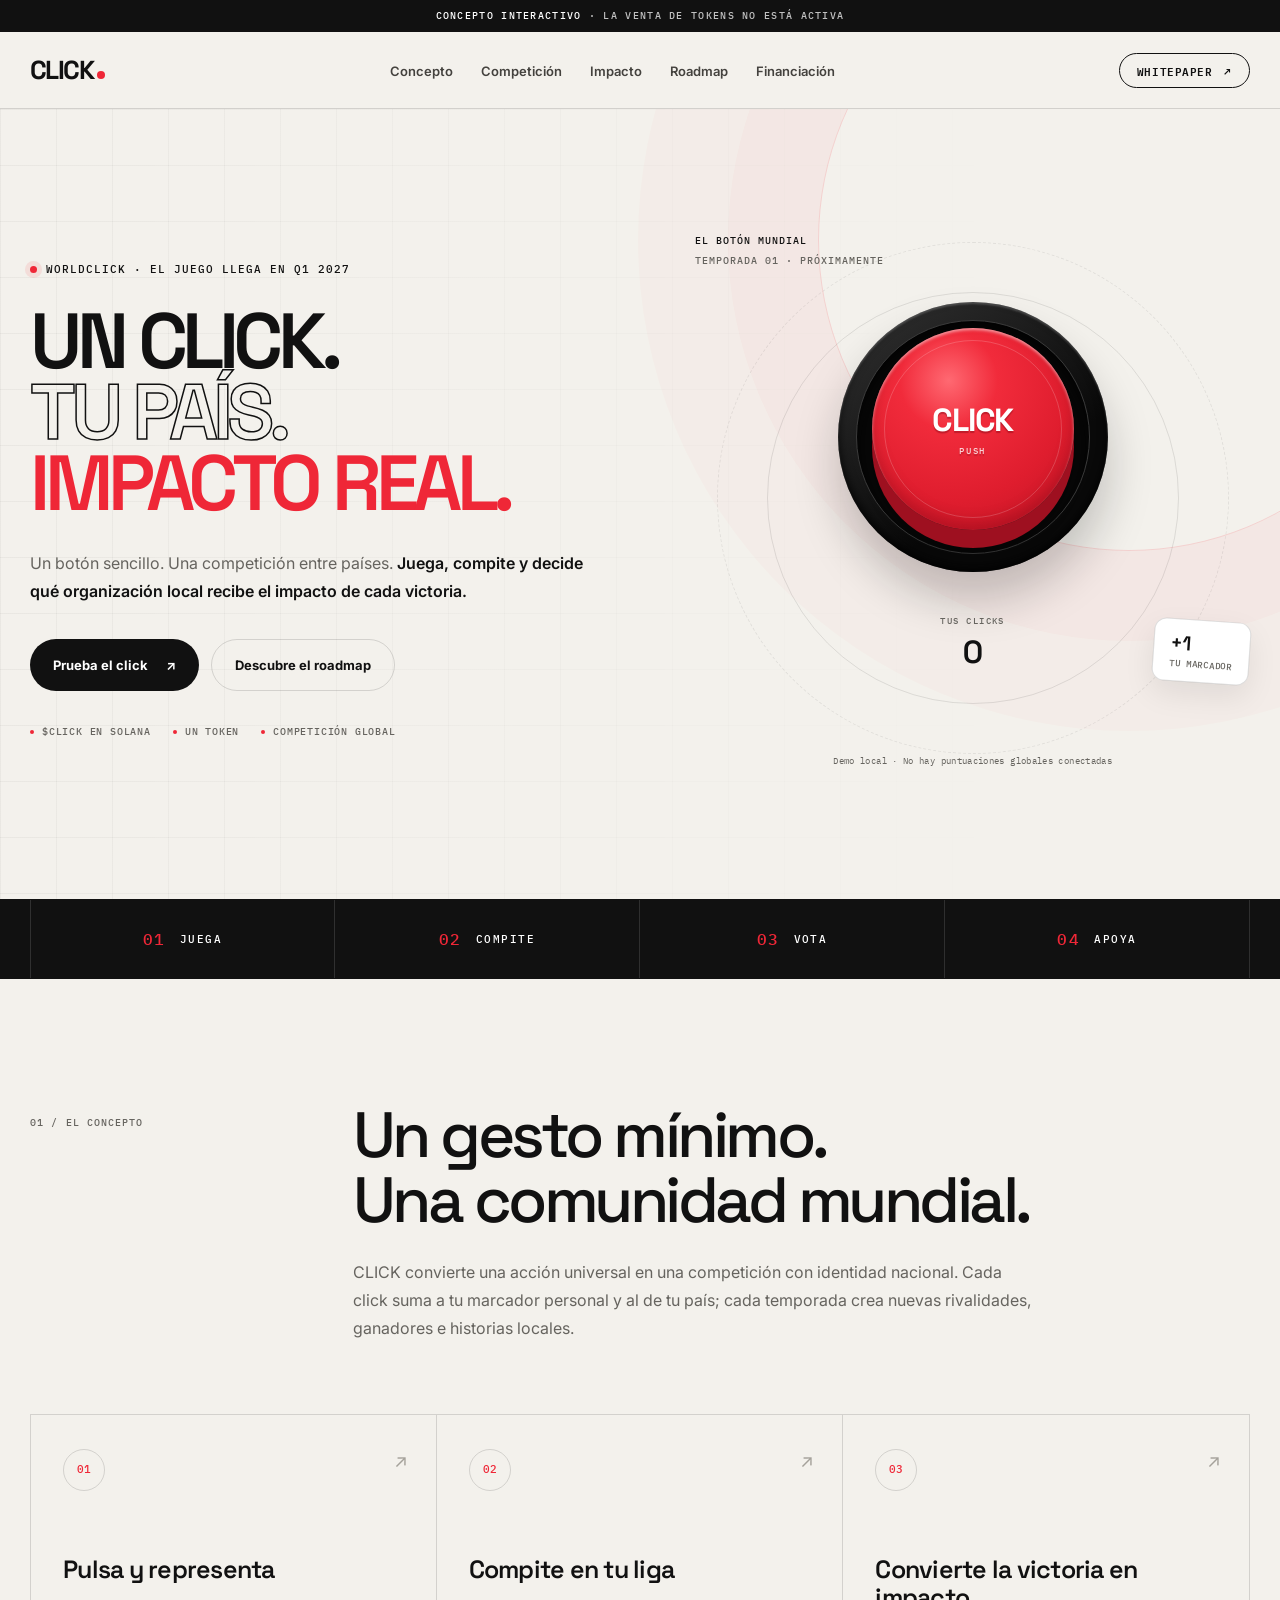
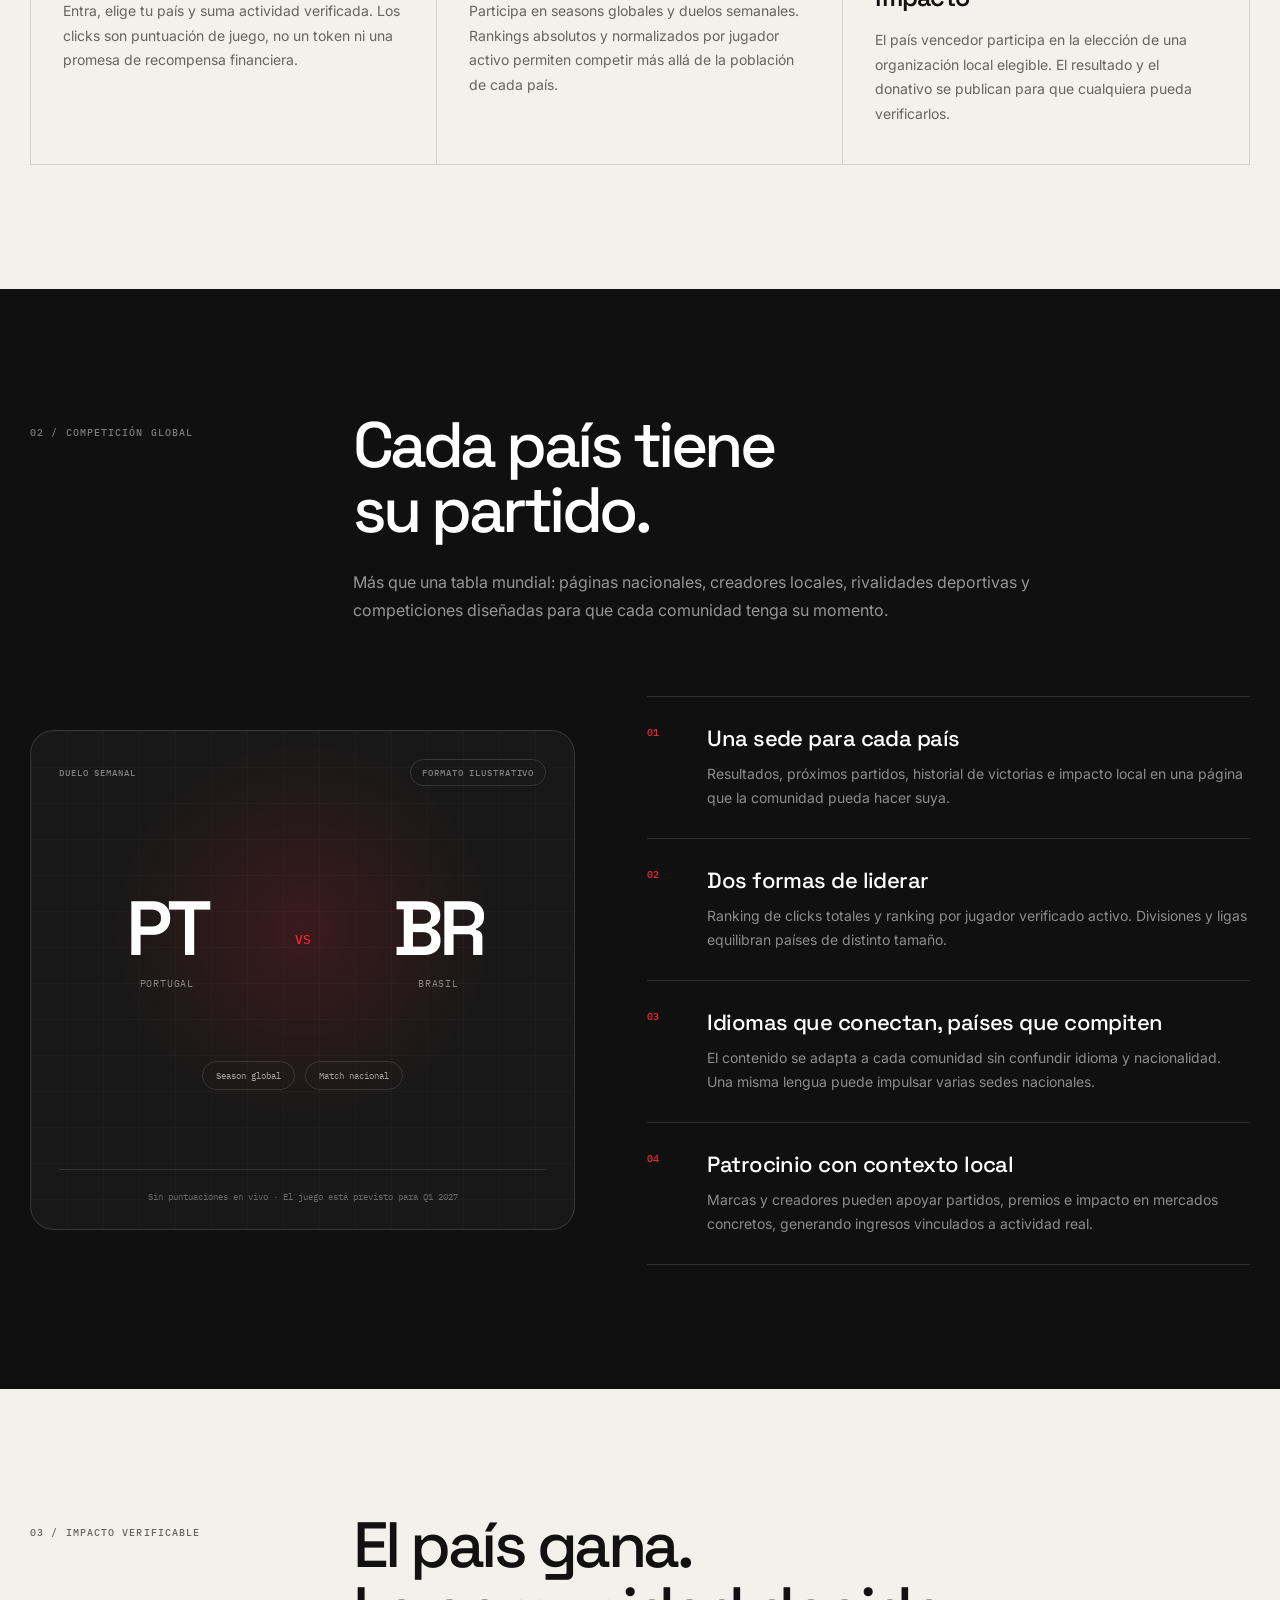
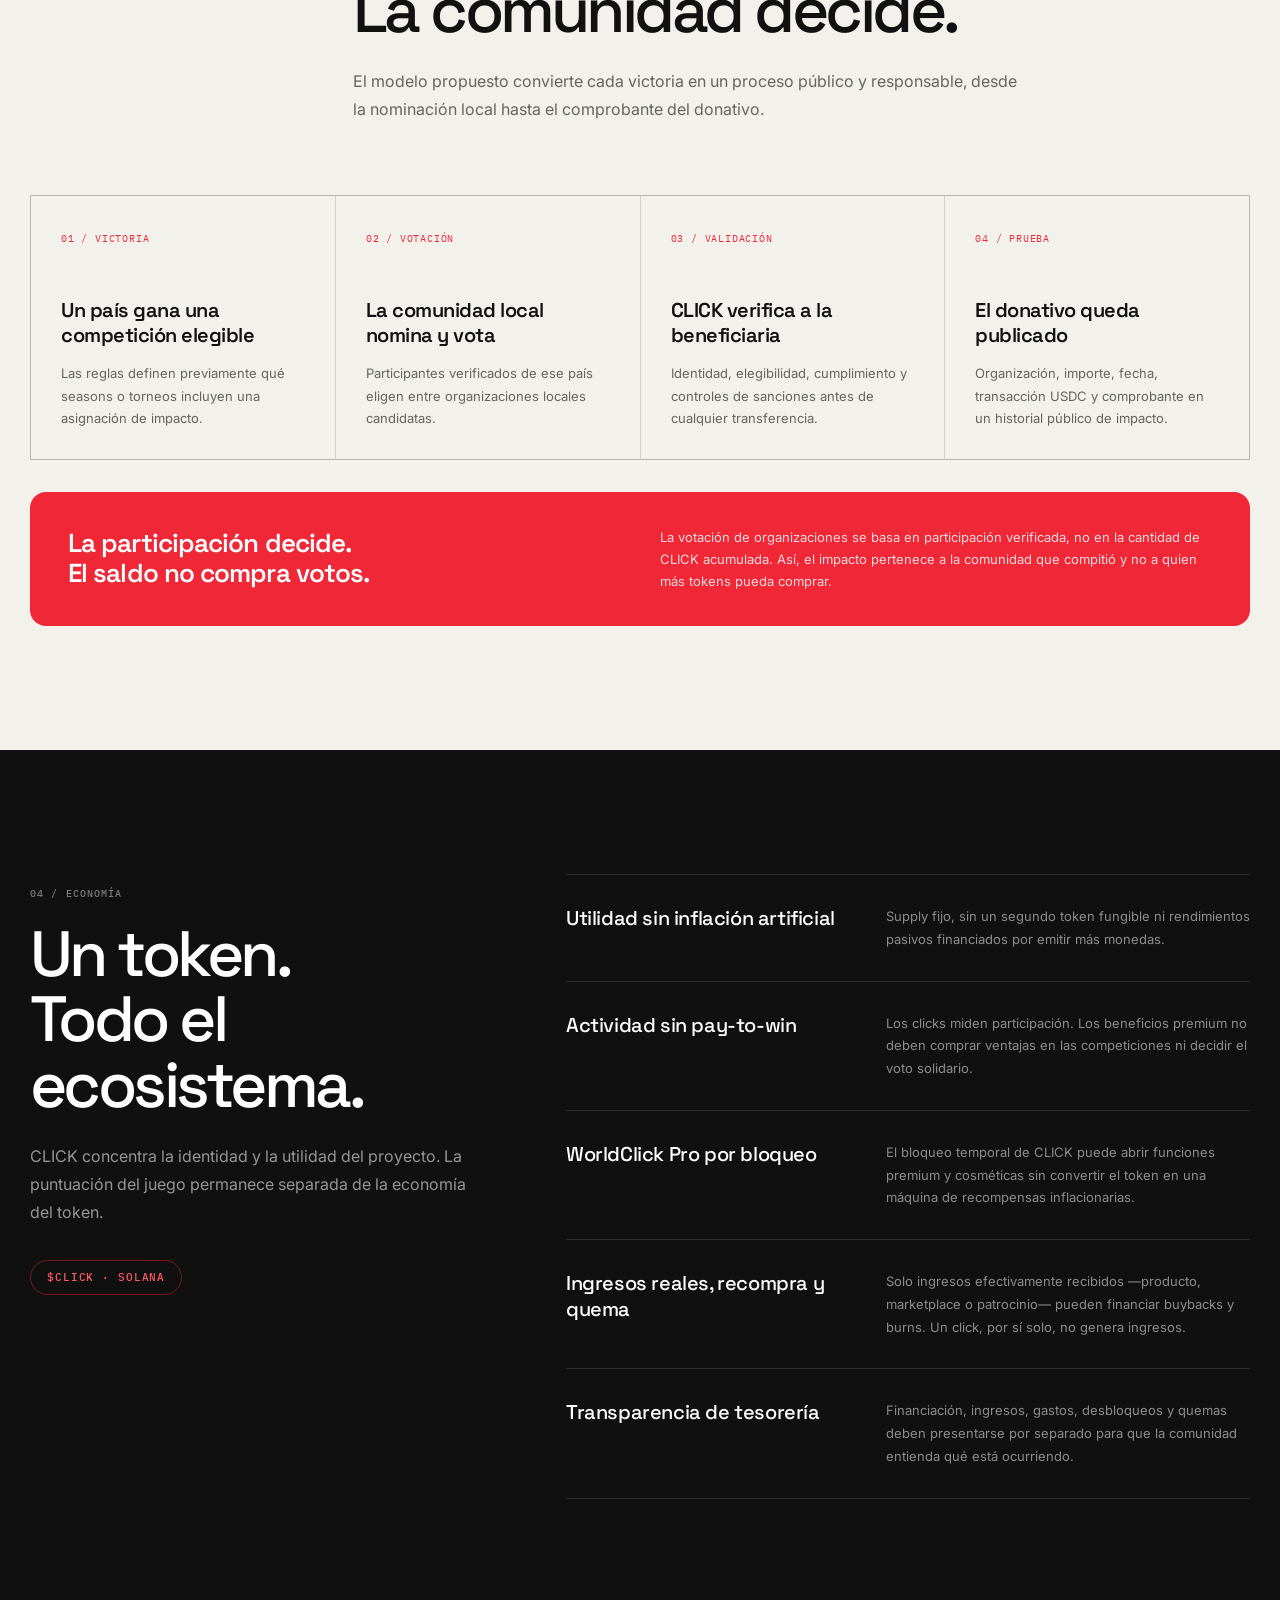
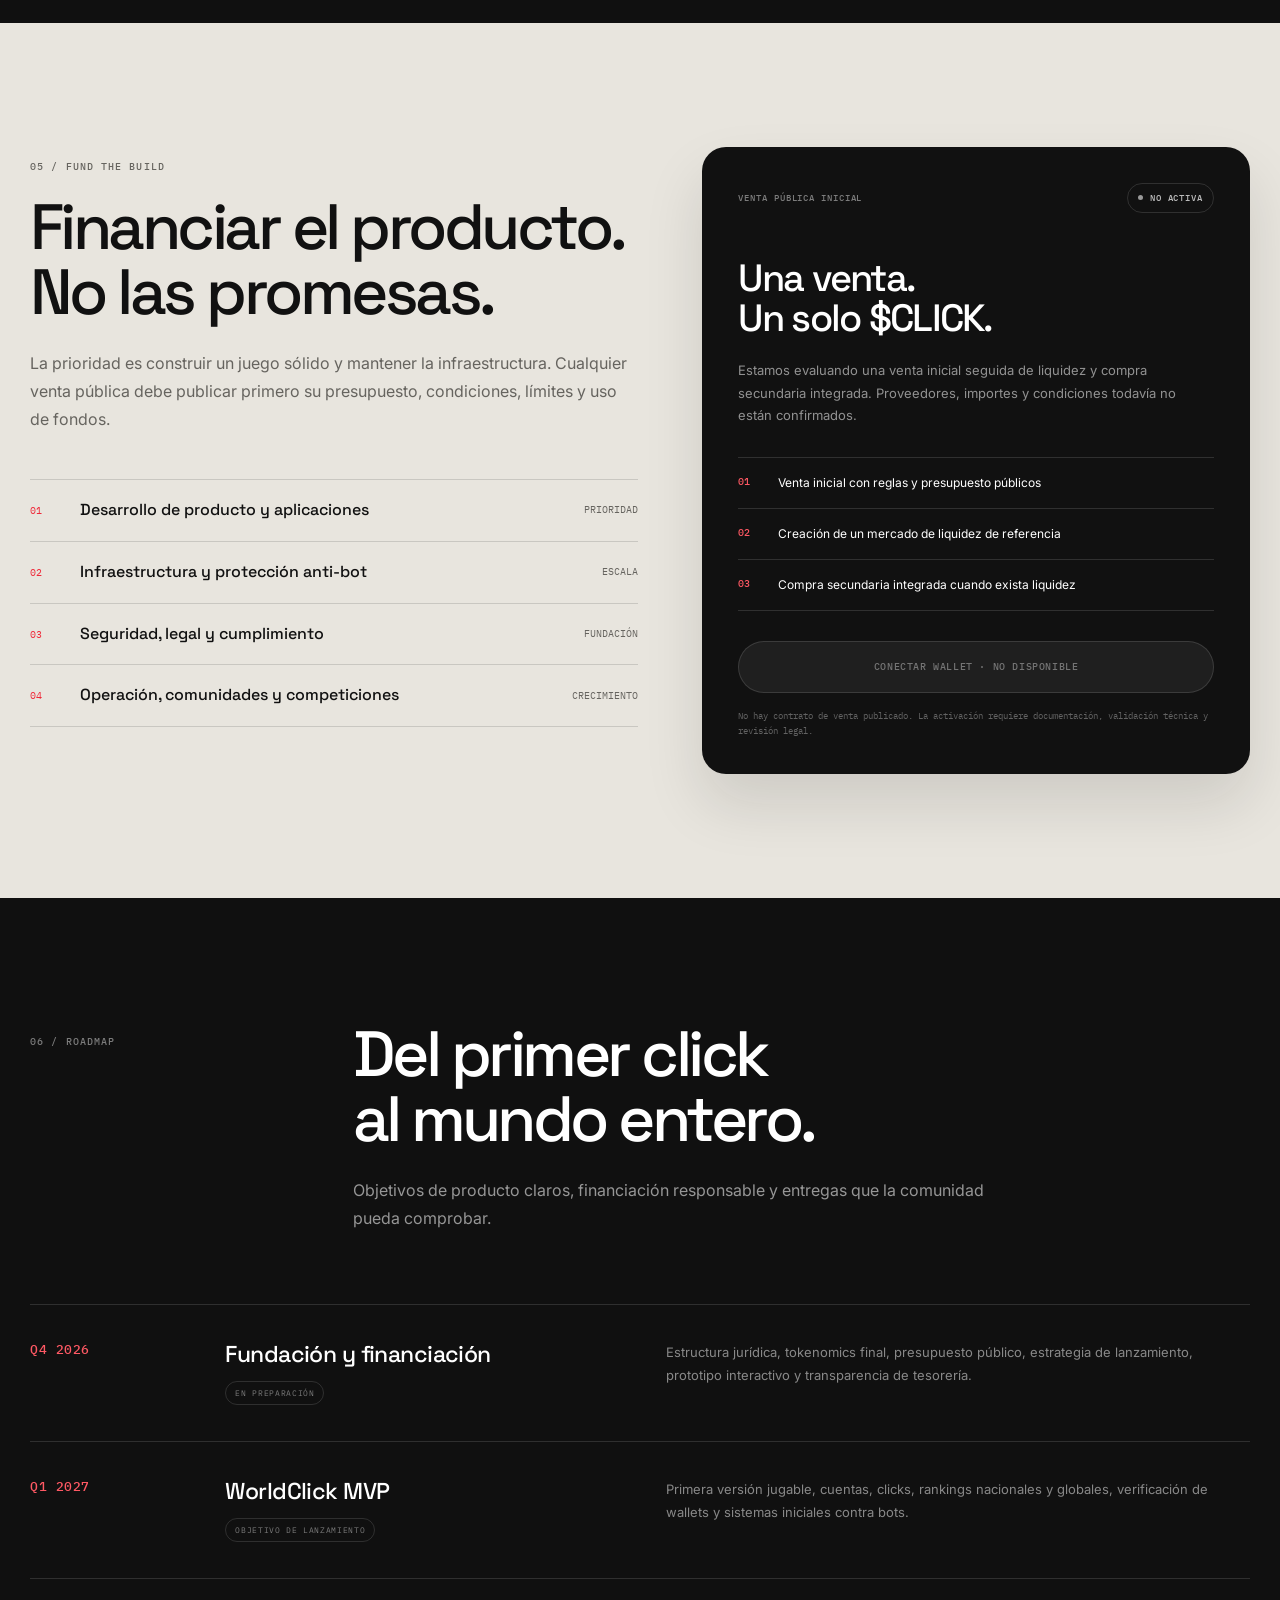
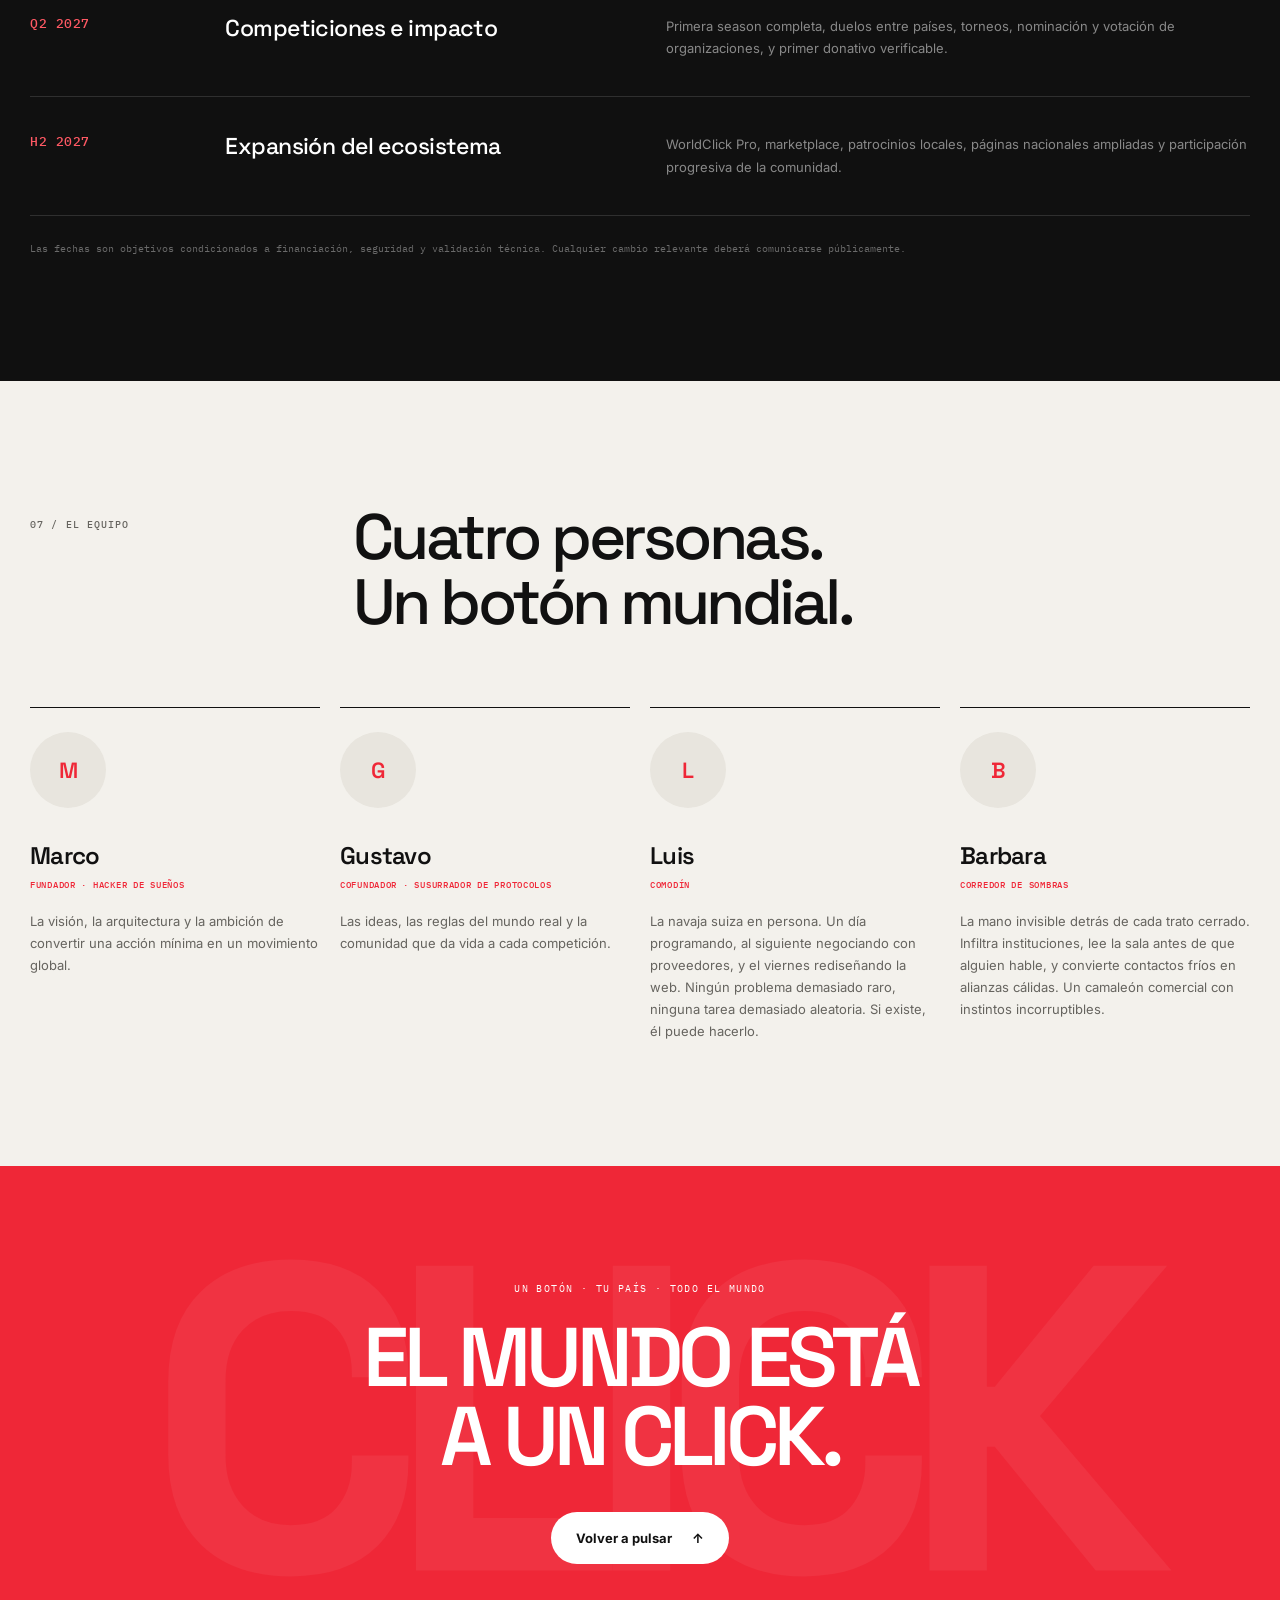
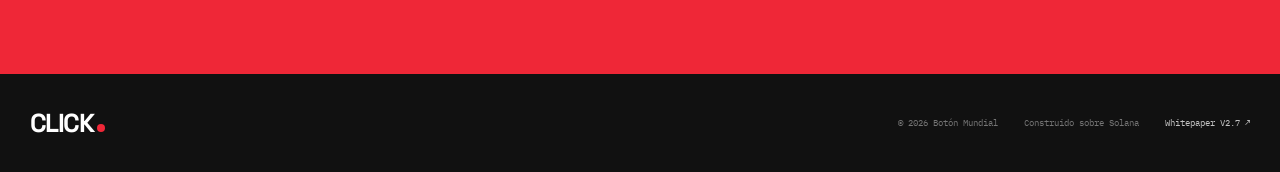
==== commit a05546a4: "Point archived V2 and K3 pages to Whitepaper V2.7" ====
--- a/k3.html
+++ b/k3.html
@@ -336,7 +336,7 @@
         <li><a href="#roadmap">Roadmap</a></li>
         <li><a href="#financiacion">Financiación</a></li>
       </ul>
-      <a class="nav-wp" href="whitepaper-click-v2.6.pdf" target="_blank" rel="noopener noreferrer">WHITEPAPER <span aria-hidden="true">↗</span></a>
+      <a class="nav-wp" href="assets/CLICK-Whitepaper-V2.7.pdf" target="_blank" rel="noopener noreferrer">WHITEPAPER <span aria-hidden="true">↗</span></a>
       <button class="menu-toggle" type="button" aria-label="Abrir menú" aria-controls="nav-links" aria-expanded="false"><span class="menu-lines" aria-hidden="true"></span></button>
     </div>
   </nav>
@@ -508,7 +508,7 @@
   </main>
 
   <footer class="footer">
-    <div class="container footer-inner"><a class="wordmark" href="#top">CLICK<span class="wordmark-dot"></span></a><div class="footer-meta"><span>© 2026 Botón Mundial</span><span>Construido sobre Solana</span><a href="whitepaper-click-v2.6.pdf" target="_blank" rel="noopener noreferrer">Whitepaper V2.6 ↗</a></div></div>
+    <div class="container footer-inner"><a class="wordmark" href="#top">CLICK<span class="wordmark-dot"></span></a><div class="footer-meta"><span>© 2026 Botón Mundial</span><span>Construido sobre Solana</span><a href="assets/CLICK-Whitepaper-V2.7.pdf" target="_blank" rel="noopener noreferrer">Whitepaper V2.7 ↗</a></div></div>
   </footer>
 
   <script>
